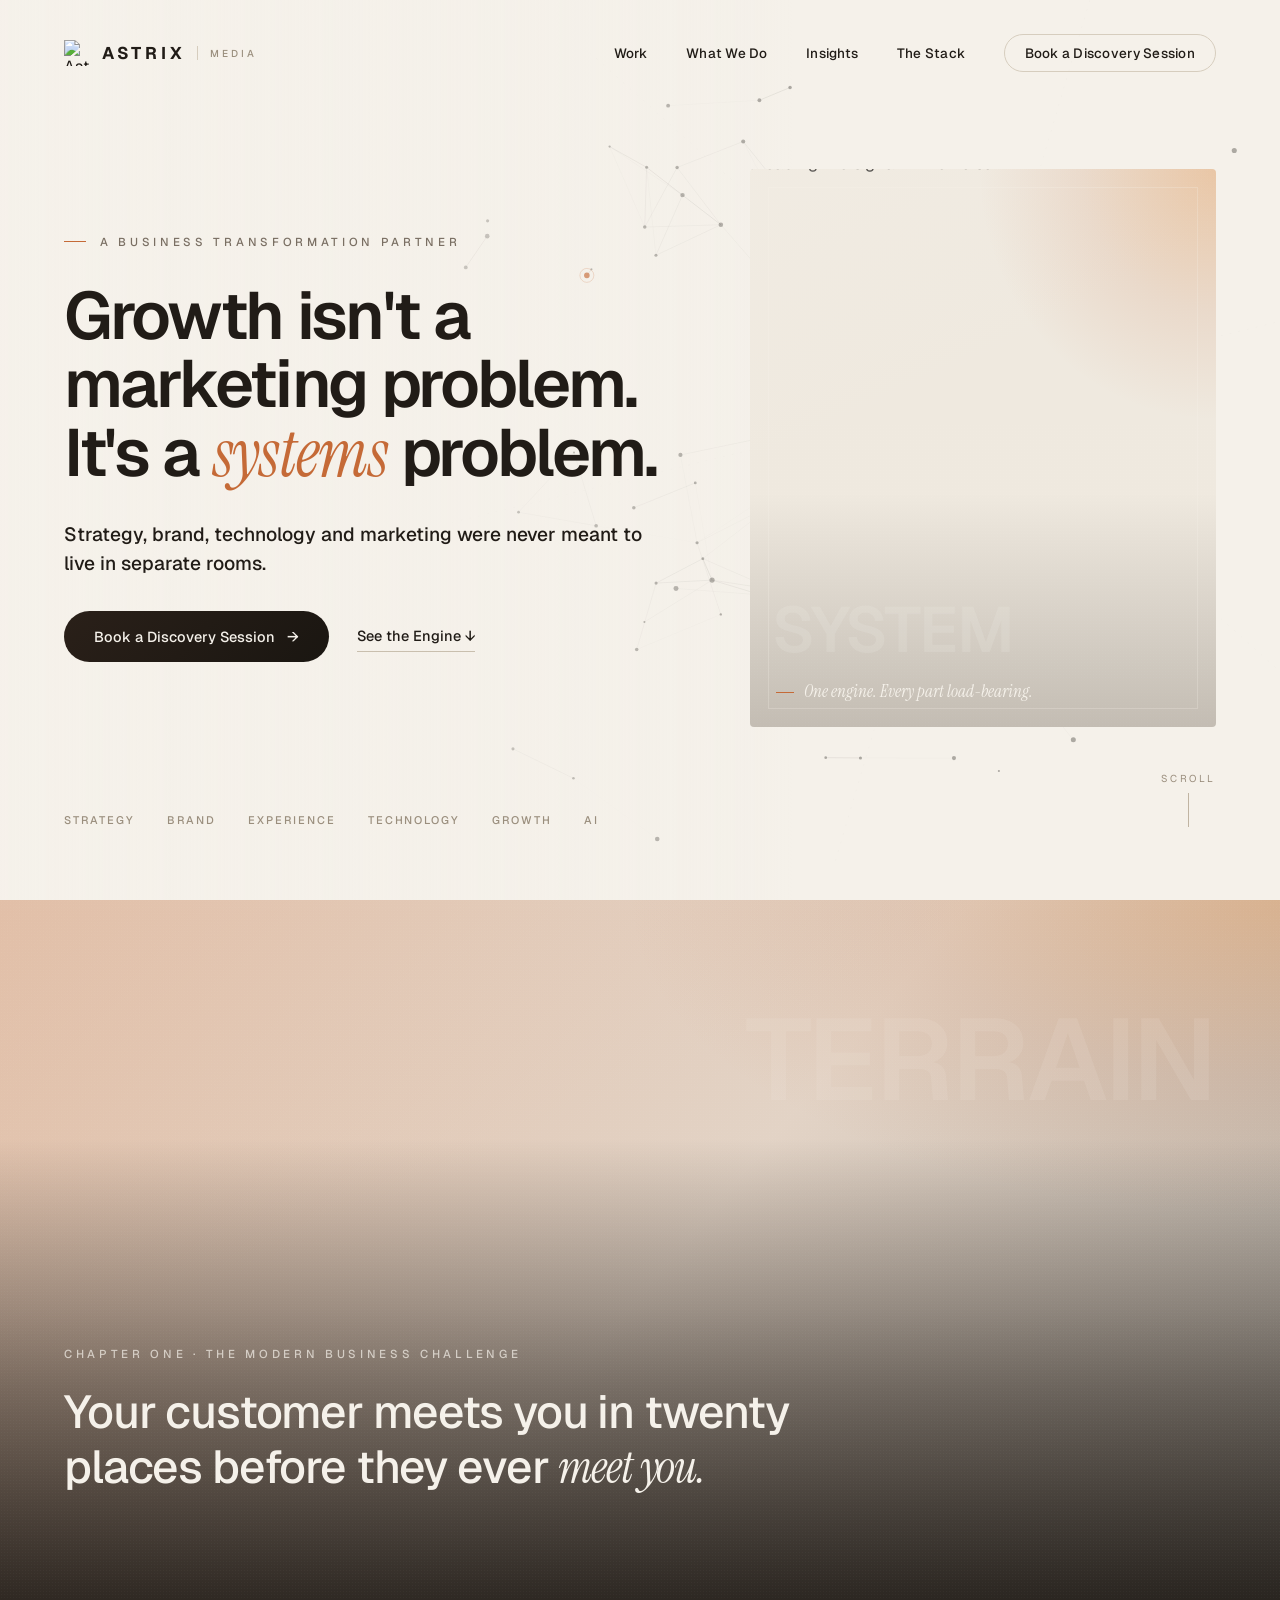
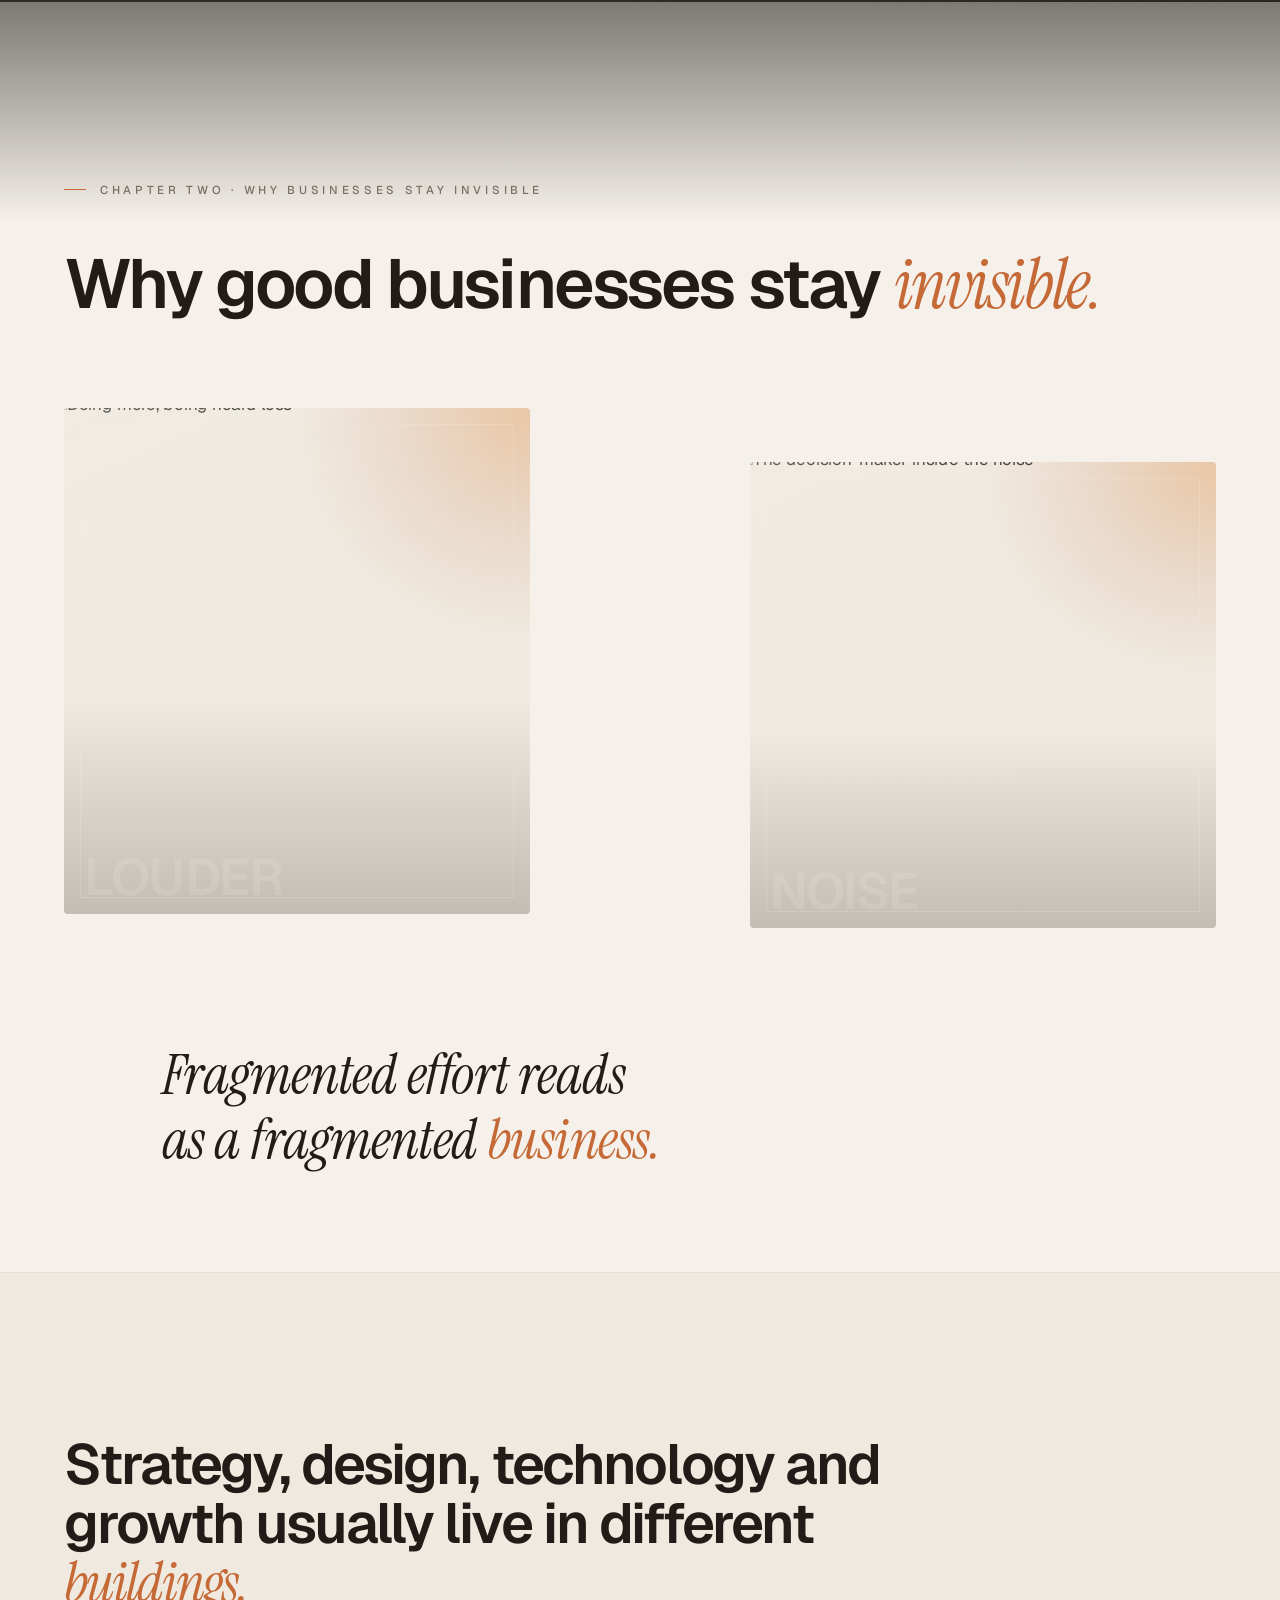
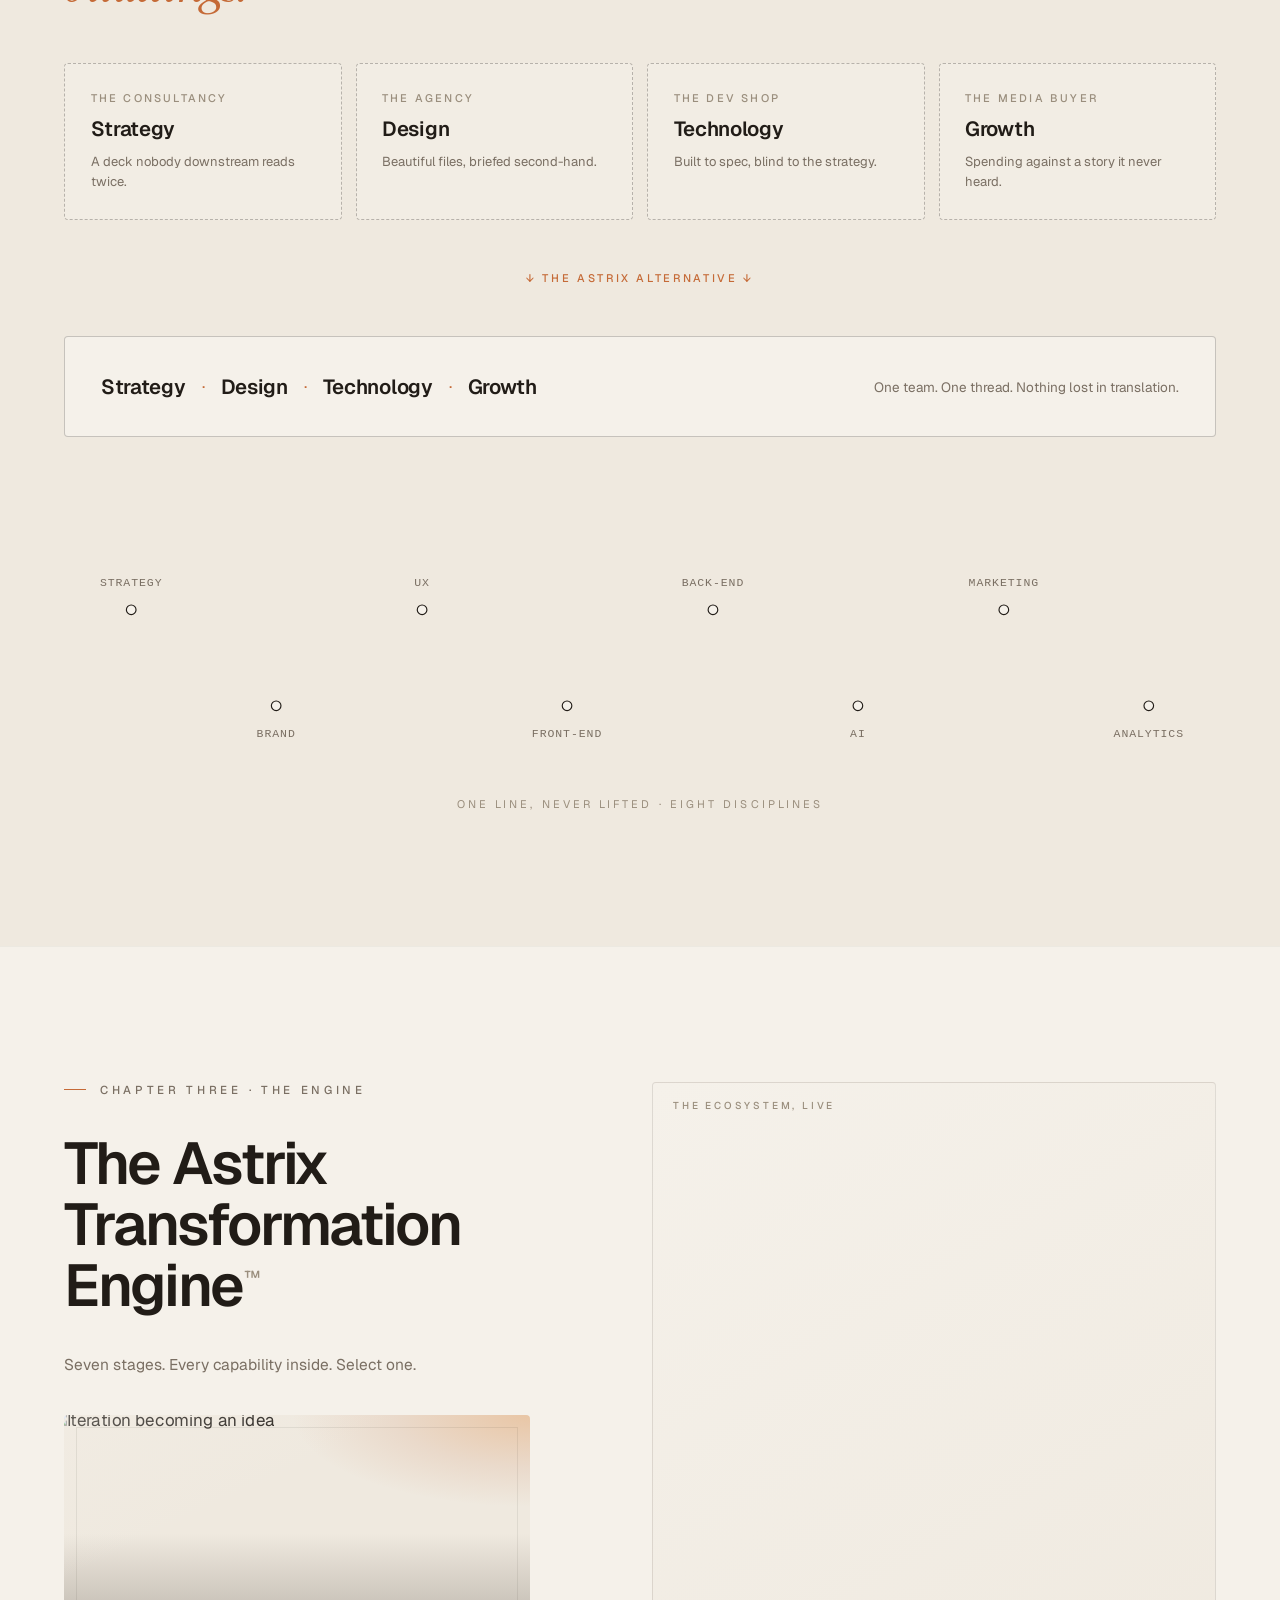
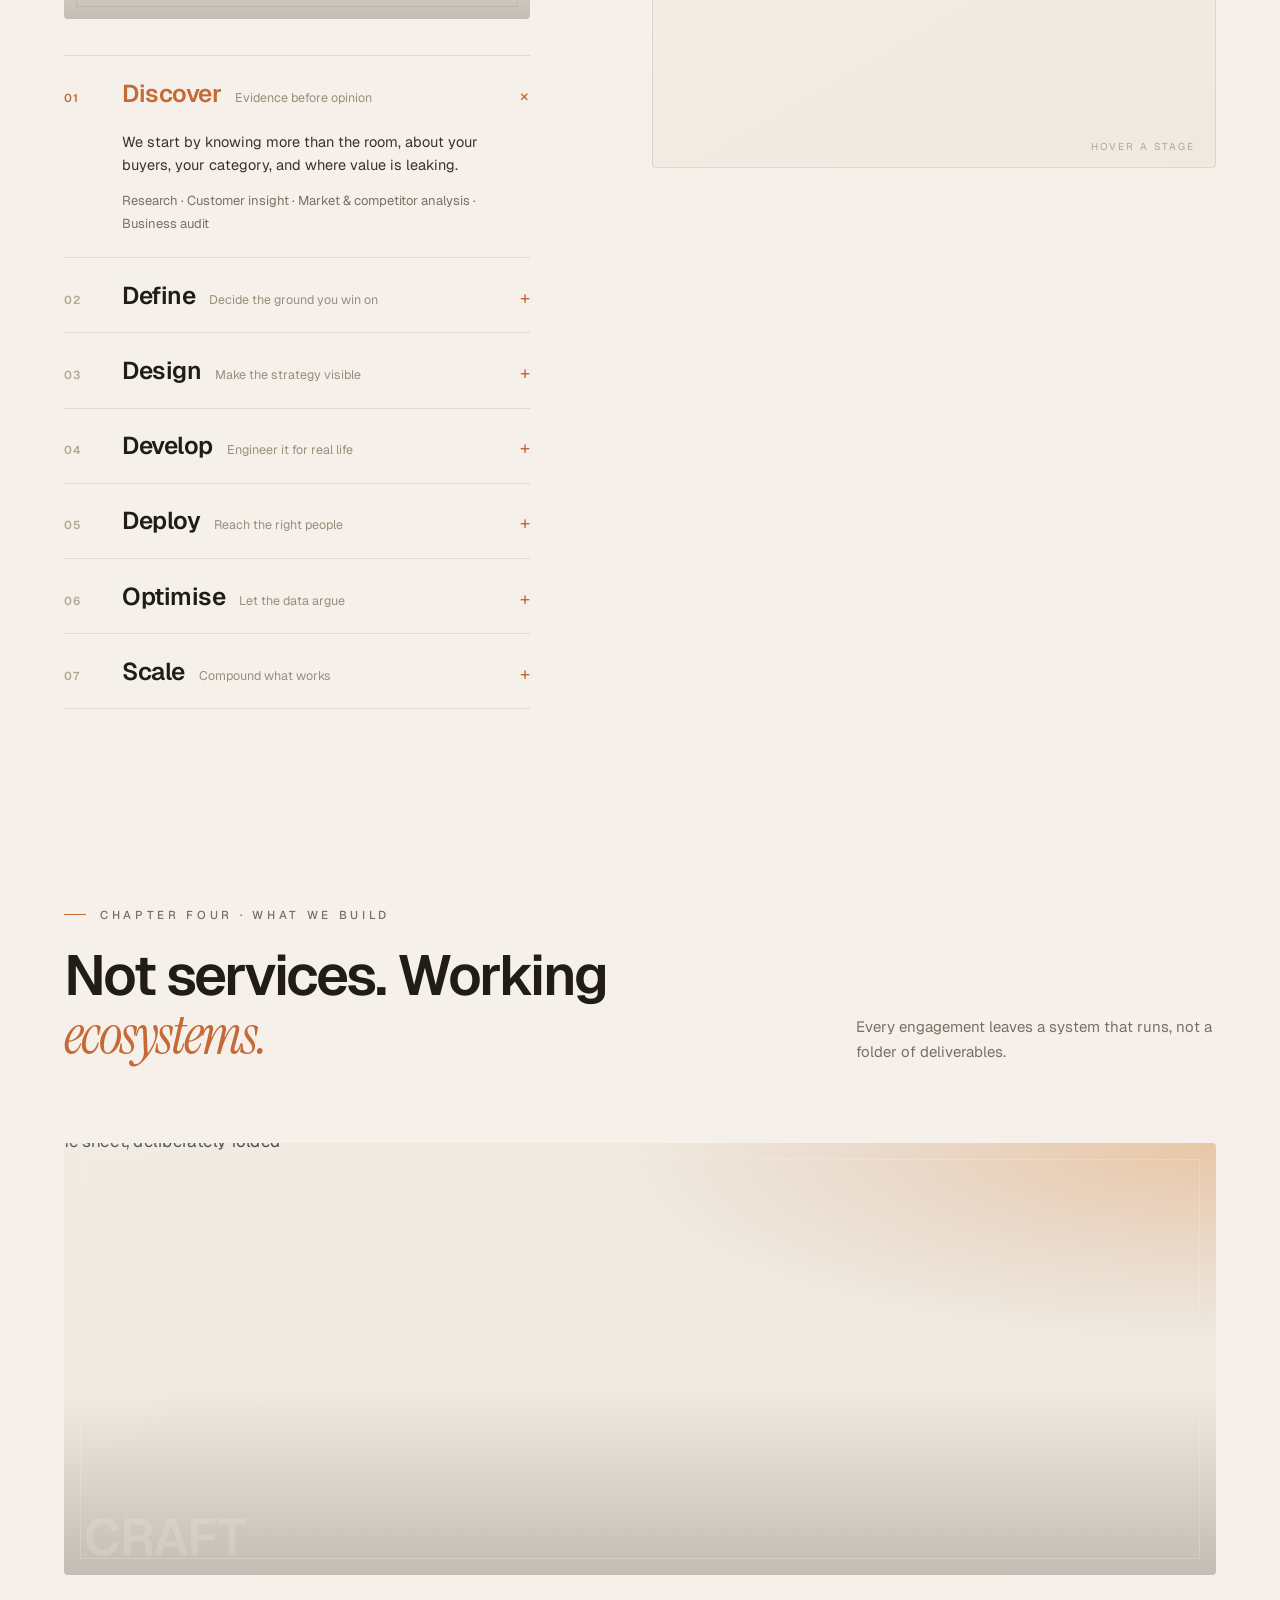
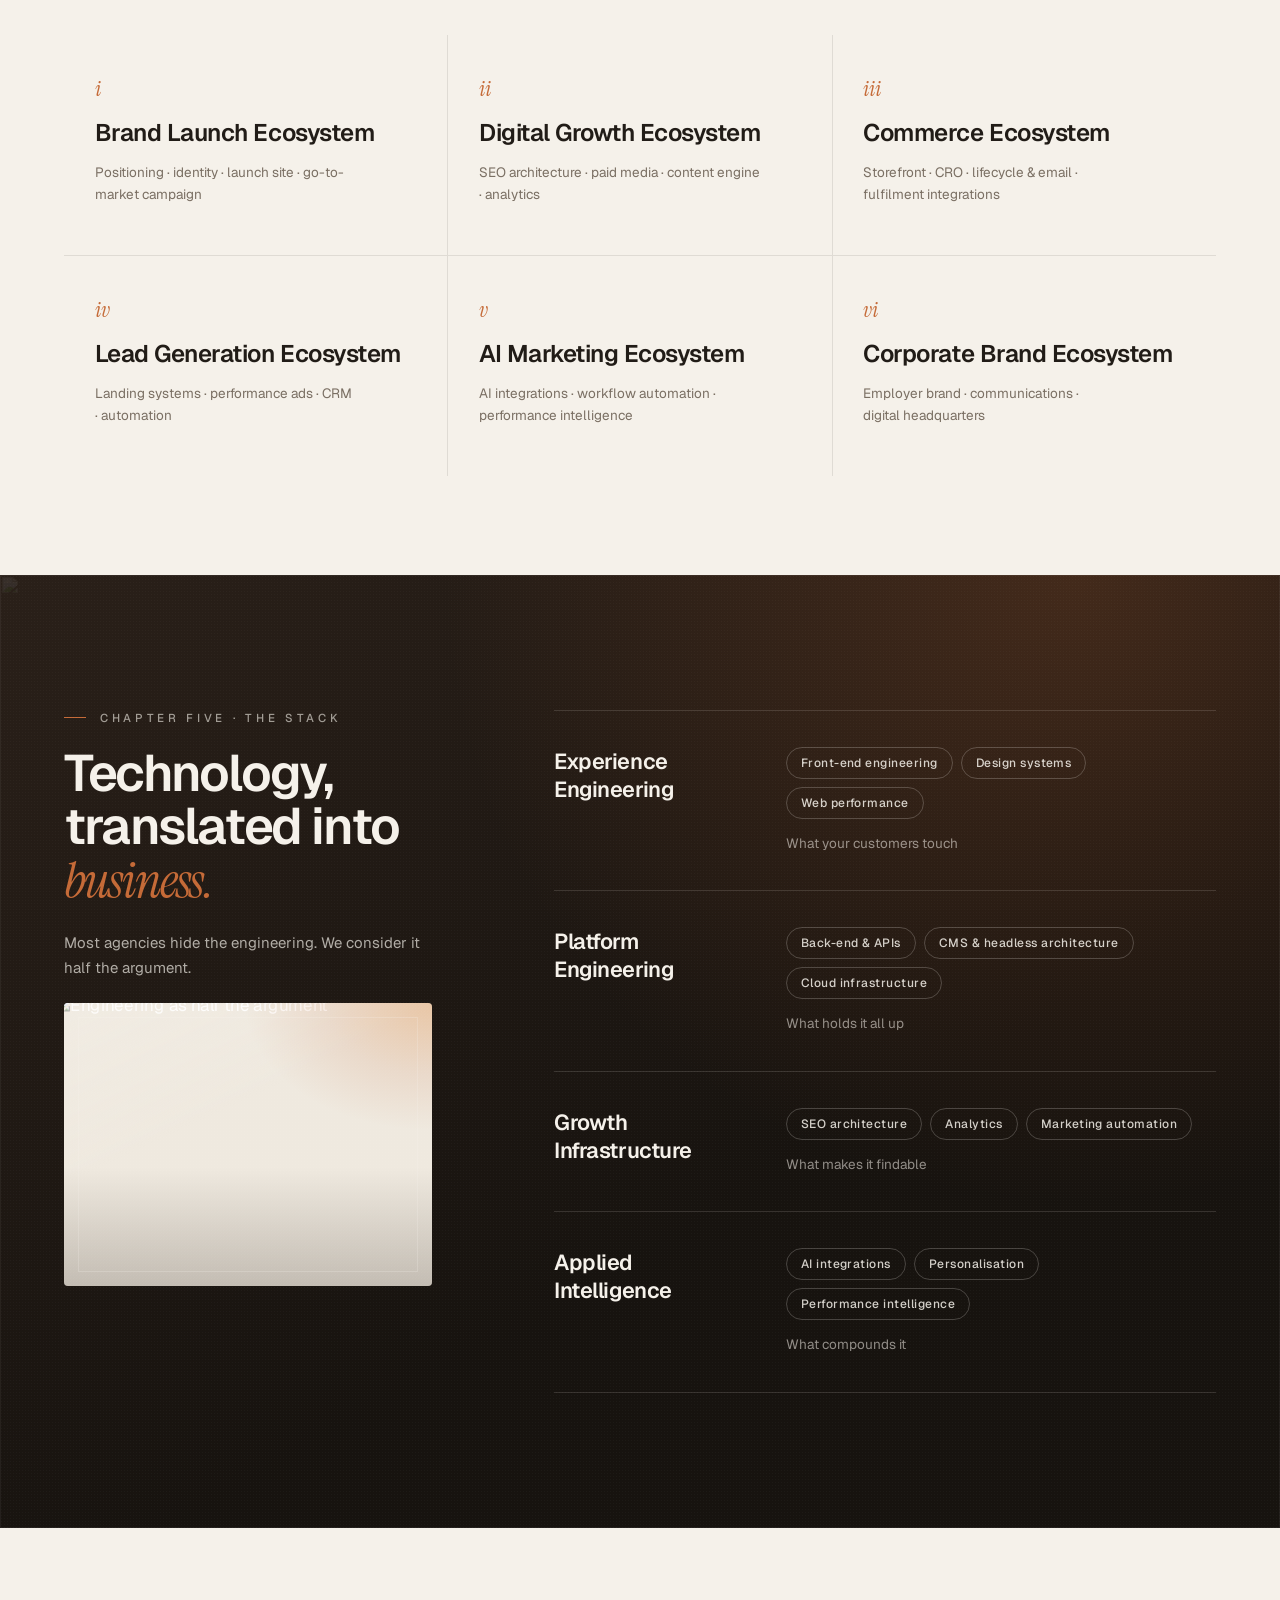
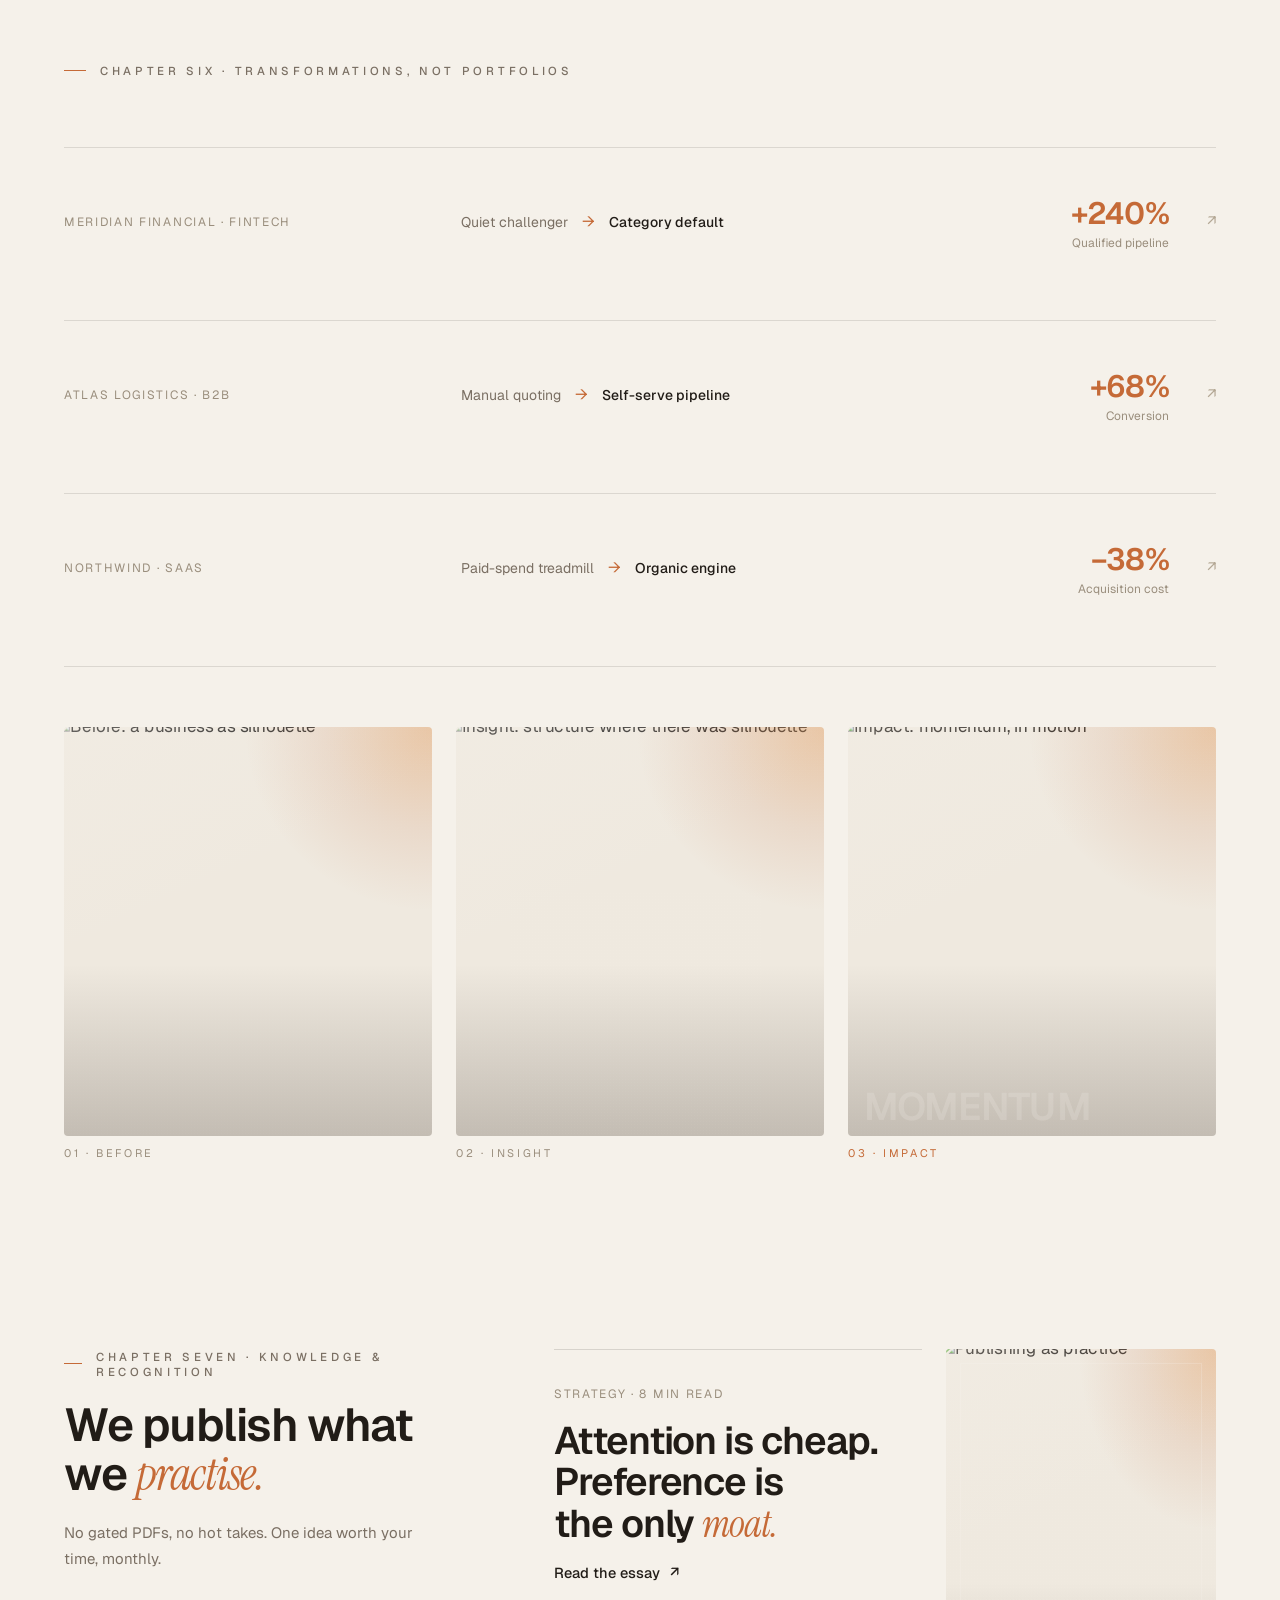
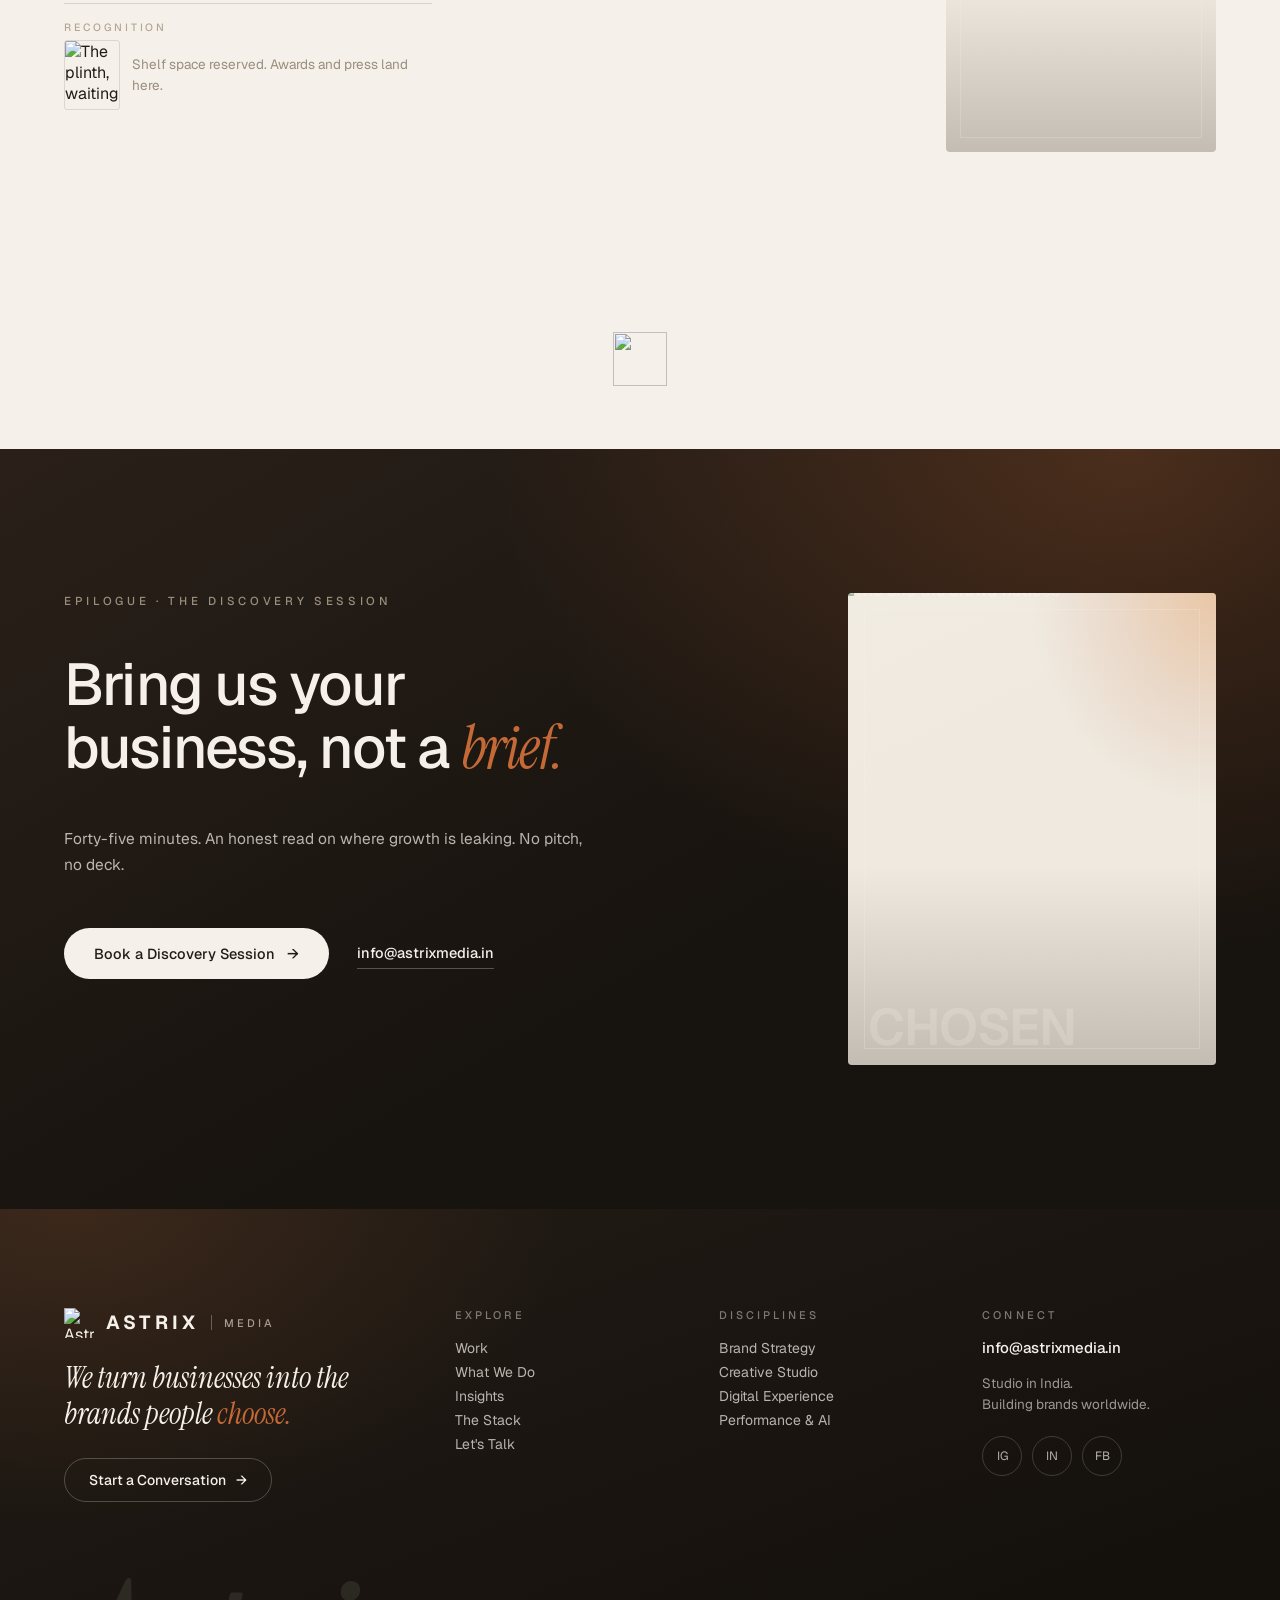
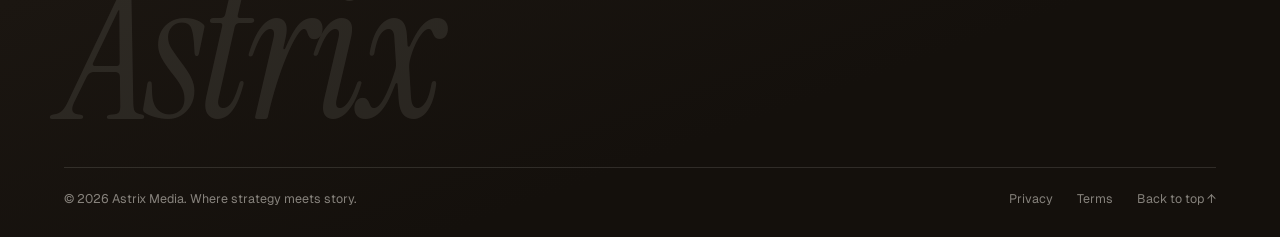
==== index.html @ 419847cd "Initial commit: Astrix Media web & WordPress theme package" ====
<!DOCTYPE html>
<html lang="en">
<head>
  <meta charset="utf-8">
  <meta name="viewport" content="width=device-width, initial-scale=1">
  <link rel="preconnect" href="https://fonts.googleapis.com">
  <link rel="preconnect" href="https://fonts.gstatic.com" crossorigin>
  <link href="https://fonts.googleapis.com/css2?family=Geist:wght@400;500;600;700&family=Instrument+Serif:ital@0;1&display=swap" rel="stylesheet">
  
  <title>Astrix Media · Business Transformation Partner</title>
  <meta name="description" content="Astrix Media integrates strategy, brand, experience, technology and growth into one connected engine. Not an agency, a business transformation partner.">
  <link rel="canonical" href="https://astrixmedia.in/">
  <meta property="og:type" content="website">
  <meta property="og:title" content="Astrix Media: Growth is a systems problem.">
  <meta property="og:description" content="Strategy, brand, technology and marketing, built as one engine. The Astrix Transformation Engine.">
  <meta property="og:url" content="https://astrixmedia.in/">

  <link rel="stylesheet" href="./style.css">

  <script type="application/ld+json">
  {
    "@context": "https://schema.org",
    "@type": "Organization",
    "name": "Astrix Media",
    "url": "https://astrixmedia.in",
    "slogan": "Growth is a systems problem.",
    "description": "A business transformation partner that integrates strategy, brand, experience, technology and growth into one connected ecosystem.",
    "foundingLocation": "India",
    "areaServed": "Global",
    "email": "info@astrixmedia.in",
    "knowsAbout": [
      "Business Transformation",
      "Brand Strategy",
      "UI/UX Design",
      "Front-end Engineering",
      "Back-end Engineering",
      "SEO",
      "Performance Marketing",
      "Marketing Automation",
      "AI Integration",
      "Analytics"
    ]
  }
  </script>
</head>
<body>

  <!-- ── Prologue · The Belief (Hero Section) ── -->
  <div id="hero" style="min-height: 100vh; background: #F5F1EA; overflow: hidden; position: relative;" data-screen-label="Prologue · The Belief">
    <canvas id="hero-canvas" style="position: absolute; inset: 0; width: 100%; height: 100%; display: block; opacity: 0; animation: fadeIn 2.4s ease 0.5s forwards;"></canvas>
    
    <nav class="main-nav" style="position: relative; z-index: 3; display: flex; align-items: center; justify-content: space-between; padding: 34px clamp(28px, 5vw, 72px); opacity: 0; animation: fadeIn 1.2s ease 0.15s forwards;">
      <div style="display: flex; align-items: center; gap: 12px;">
        <img src="assets/Astrix Logo-01.png" alt="Astrix" style="width: 26px; height: 26px; display: block; object-fit: contain;">
        <span style="font-weight: 700; font-size: 17px; letter-spacing: 0.22em;">ASTRIX</span>
        <span style="width: 1px; height: 14px; background: #D6CDBE; display: block;"></span>
        <span style="font-size: 10px; letter-spacing: 0.28em; color: #9A8E7D; font-weight: 500;">MEDIA</span>
      </div>
      <div style="display: flex; gap: clamp(20px, 3vw, 44px); align-items: center; font-size: 13.5px; font-weight: 500; letter-spacing: 0.02em;">
        <a href="#work" class="axnav-link">Work</a>
        <a href="#engine" class="axnav-link">What We Do</a>
        <a href="#knowledge" class="axnav-link">Insights</a>
        <a href="#stack" class="axnav-link">The Stack</a>
        <a href="#contact" class="axnav-cta" data-magnetic>Book a Discovery Session</a>
      </div>
    </nav>

    <div class="grid-12" style="position: relative; z-index: 2; display: grid; grid-template-columns: repeat(12, 1fr); gap: 24px; padding: clamp(40px, 7vh, 90px) clamp(28px, 5vw, 72px) 0; align-items: center;">
      <div style="grid-column: 1 / span 7; display: flex; flex-direction: column; gap: clamp(26px, 3.6vh, 40px);">
        <div style="display: flex; align-items: center; gap: 14px; opacity: 0; animation: riseIn 1s cubic-bezier(0.16, 1, 0.3, 1) 0.35s forwards;">
          <span style="width: 22px; height: 1px; background: #C56A37;"></span>
          <span style="font-size: 11.5px; letter-spacing: 0.32em; font-weight: 500; color: #7A6F63; text-transform: uppercase;">A Business Transformation Partner</span>
        </div>
        <h1 style="margin: 0; font-weight: 600; font-size: clamp(42px, 5.2vw, 88px); line-height: 1.03; letter-spacing: -0.035em; max-width: 15ch; text-wrap: balance;">
          <span style="display: block; opacity: 0; animation: riseIn 1.1s cubic-bezier(0.16, 1, 0.3, 1) 0.5s forwards;">Growth isn't a marketing problem.</span>
          <span style="display: block; opacity: 0; animation: riseIn 1.1s cubic-bezier(0.16, 1, 0.3, 1) 0.68s forwards;">It's a <em style="font-family: 'Instrument Serif', serif; font-style: italic; font-weight: 400; letter-spacing: -0.01em; color: #C56A37;">systems</em> problem.</span>
        </h1>
        <div style="opacity: 0; animation: riseIn 1.1s cubic-bezier(0.16, 1, 0.3, 1) 0.9s forwards; display: flex; flex-direction: column; gap: 16px;">
          <p style="margin: 0; font-size: clamp(17px, 1.5vw, 21px); line-height: 1.5; font-weight: 500; color: #211C17; max-width: 46ch;">Strategy, brand, technology and marketing were never meant to live in separate rooms.</p>
        </div>
        <div style="display: flex; align-items: center; gap: 28px; flex-wrap: wrap; opacity: 0; animation: riseIn 1.1s cubic-bezier(0.16, 1, 0.3, 1) 1.1s forwards;">
          <a href="#contact" data-magnetic style="display: inline-flex; align-items: center; gap: 12px; background: linear-gradient(135deg, #2A2019, #1A1611); color: #F5F1EA; font-size: 14.5px; font-weight: 500; padding: 16px 30px; border-radius: 100px; transition: transform 0.35s cubic-bezier(0.16, 1, 0.3, 1), box-shadow 0.35s ease;">
            Book a Discovery Session <span style="font-size: 15px;">→</span>
          </a>
          <a href="#engine" style="display: inline-flex; align-items: center; gap: 10px; font-size: 14.5px; font-weight: 500; color: #211C17; padding: 6px 0; border-bottom: 1px solid #C9BFAE; transition: border-color 0.3s ease;">
            See the Engine ↓
          </a>
        </div>
      </div>
      
      <div class="ax-frame" style="grid-column: 8 / span 5; align-self: stretch; border-radius: 4px; min-height: clamp(360px, 62vh, 660px); opacity: 0; animation: fadeIn 1.6s ease 0.7s forwards;">
        <img class="ax-photo" style="animation: kenburns 22s ease-in-out infinite alternate;" src="assets/high-technology-digital-graph-presentation-by-businesswoman.jpg" alt="Reading the signal in the noise">
        <div class="ax-grain-layer"></div>
        <div style="position: absolute; inset: 0; z-index: 3; pointer-events: none; margin: 18px; border: 1px solid rgba(245,241,234,0.24);"></div>
        <span class="ax-word" style="left: 22px; bottom: 68px; font-size: clamp(46px, 5vw, 84px); color: rgba(245,241,234,0.16);">System</span>
        <div style="position: absolute; left: 26px; right: 26px; bottom: 24px; z-index: 3; display: flex; align-items: center; gap: 10px;">
          <span style="width: 18px; height: 1px; background: #C56A37;"></span>
          <p style="margin: 0; font-family: 'Instrument Serif', serif; font-style: italic; font-size: clamp(16px, 1.3vw, 20px); line-height: 1.25; color: #F5F1EA;">One engine. Every part load-bearing.</p>
        </div>
      </div>
    </div>

    <div style="position: relative; z-index: 2; display: flex; align-items: flex-end; justify-content: space-between; gap: 24px; padding: clamp(30px, 5vh, 60px) clamp(28px, 5vw, 72px) 40px; opacity: 0; animation: fadeIn 1.4s ease 1.5s forwards;">
      <div style="display: flex; gap: clamp(16px, 2.5vw, 36px); flex-wrap: wrap; font-size: 11px; letter-spacing: 0.18em; text-transform: uppercase; color: #9A8E7D; font-weight: 500;">
        <span>Strategy</span><span>Brand</span><span>Experience</span><span>Technology</span><span>Growth</span><span>AI</span>
      </div>
      <div style="display: flex; flex-direction: column; align-items: center; gap: 8px;">
        <span style="font-size: 10px; letter-spacing: 0.26em; color: #9A8E7D; text-transform: uppercase;">Scroll</span>
        <span style="width: 1px; height: 34px; background: #C0B4A2; display: block; animation: cueDrop 2.6s cubic-bezier(0.65, 0, 0.35, 1) 2s infinite;"></span>
      </div>
    </div>
  </div>

  <!-- ── Chapter One · The Modern Business Challenge (Video Background) ── -->
  <div class="ax-frame" style="position: relative; color: #F5F1EA; min-height: clamp(520px, 78vh, 760px); display: grid; grid-template-columns: repeat(12, 1fr); gap: 24px; align-items: end; padding: clamp(70px, 12vh, 130px) clamp(28px, 5vw, 72px);" data-screen-label="Chapter One · The Modern Business Challenge">
    <video id="ch1-video" class="ax-photo" src="assets/456247_Bangkok_Thailand_1280x720.mp4" autoplay muted loop playsinline style="position: absolute; inset: 0; z-index: 0; width: 100%; height: 100%; object-fit: cover; object-position: center 40%; filter: grayscale(0.5) contrast(1.05) brightness(0.9) saturate(0.85);"></video>
    <div style="position: absolute; inset: 0; z-index: 1; pointer-events: none; background: linear-gradient(130deg, rgba(197,106,55,0.34), rgba(150,78,42,0.14) 52%, rgba(30,22,16,0.28));"></div>
    <div style="position: absolute; inset: 0; z-index: 2; pointer-events: none; background: linear-gradient(180deg, rgba(23,19,15,0) 34%, rgba(23,19,15,0.5) 70%, rgba(23,19,15,0.86));"></div>
    <div class="ax-grain-layer"></div>
    <span class="ax-word" style="right: clamp(28px, 5vw, 72px); top: clamp(60px, 12vh, 120px); font-size: clamp(64px, 9vw, 168px); color: rgba(245,241,234,0.12); text-align: right;">Terrain</span>
    <div style="position: relative; z-index: 3; grid-column: 1 / span 10; display: flex; flex-direction: column; gap: 24px;">
      <span style="font-size: 11.5px; letter-spacing: 0.32em; color: rgba(245,241,234,0.7); text-transform: uppercase; font-weight: 500;">Chapter One · The Modern Business Challenge</span>
      <p style="margin: 0; font-size: clamp(28px, 3.6vw, 54px); line-height: 1.18; letter-spacing: -0.025em; font-weight: 500; max-width: 24ch; text-wrap: balance;">Your customer meets you in twenty places before they ever <em style="font-family: 'Instrument Serif', serif; font-style: italic; font-weight: 400;">meet you.</em></p>
    </div>
  </div>

  <!-- ── Chapter Two · Why Businesses Stay Invisible ── -->
  <section style="position: relative; background: #F5F1EA; overflow: hidden;" data-screen-label="Chapter Two · Why Businesses Stay Invisible">
    <div style="position: absolute; top: 0; left: 0; right: 0; height: 220px; background: linear-gradient(rgba(26,22,17,0.55), rgba(245,241,234,0)); z-index: 1; pointer-events: none;"></div>
    <div class="grid-12" style="position: relative; z-index: 2; display: grid; grid-template-columns: repeat(12, 1fr); gap: 24px; padding: clamp(120px, 20vh, 220px) clamp(28px, 5vw, 72px) clamp(70px, 11vh, 130px);">
      <div data-reveal style="grid-column: 1 / span 12; display: flex; align-items: center; gap: 14px;">
        <span style="width: 22px; height: 1px; background: #C56A37;"></span>
        <span style="font-size: 11.5px; letter-spacing: 0.32em; font-weight: 500; color: #7A6F63; text-transform: uppercase;">Chapter Two · Why Businesses Stay Invisible</span>
      </div>
      <h2 data-reveal style="grid-column: 1 / span 11; margin: clamp(24px, 3vh, 40px) 0 clamp(40px, 7vh, 80px); font-weight: 600; font-size: clamp(38px, 5.4vw, 88px); line-height: 1.04; letter-spacing: -0.035em;">Why good businesses stay <em style="font-family: 'Instrument Serif', serif; font-style: italic; font-weight: 400; color: #C56A37;">invisible.</em></h2>
      
      <div data-reveal class="ax-frame" style="grid-column: 1 / span 5; border-radius: 4px; aspect-ratio: 0.92; min-height: clamp(300px, 44vh, 480px);">
        <img class="ax-photo" style="animation: kenburns 24s ease-in-out infinite alternate;" src="assets/revolution-still-life-design (2).jpg" alt="Doing more, being heard less">
        <div class="ax-grain-layer"></div>
        <div style="position: absolute; inset: 0; z-index: 3; pointer-events: none; margin: 16px; border: 1px solid rgba(245,241,234,0.20);"></div>
        <span class="ax-word" style="left: 20px; bottom: 14px; font-size: clamp(36px, 4vw, 68px); color: rgba(245,241,234,0.16);">Louder</span>
      </div>

      <div data-reveal class="ax-frame" style="grid-column: 8 / span 5; margin-top: clamp(40px, 6vh, 80px); border-radius: 4px; aspect-ratio: 1; min-height: clamp(280px, 40vh, 440px);">
        <img class="ax-photo" style="animation: kenburns 28s ease-in-out infinite alternate;" src="assets/medium-shot-human-silhouette-nature-f54279f8.jpg" alt="The decision-maker inside the noise">
        <div class="ax-grain-layer"></div>
        <div style="position: absolute; inset: 0; z-index: 3; pointer-events: none; margin: 16px; border: 1px solid rgba(245,241,234,0.20);"></div>
        <span class="ax-word" style="left: 20px; bottom: 14px; font-size: clamp(36px, 4vw, 64px); color: rgba(245,241,234,0.16);">Noise</span>
      </div>

      <div data-reveal style="grid-column: 2 / span 10; margin: clamp(60px, 10vh, 130px) 0 0;">
        <p style="margin: 0; font-family: 'Instrument Serif', serif; font-style: italic; font-weight: 400; font-size: clamp(30px, 4.4vw, 66px); line-height: 1.16; letter-spacing: -0.01em; color: #211C17; max-width: 20ch; text-wrap: balance;">Fragmented effort reads as a fragmented <span style="color: #C56A37;">business.</span></p>
      </div>
    </div>
  </section>

  <!-- ── Chapter Two (Part B) · The Missing Connection (Continuous Thread SVG) ── -->
  <section style="position: relative; background: #EFE9DF; overflow: hidden; border-top: 1px solid rgba(33,28,23,0.05);" data-screen-label="Chapter Two · The Missing Connection">
    <div class="grid-12" style="position: relative; z-index: 2; display: grid; grid-template-columns: repeat(12, 1fr); gap: 24px; padding: clamp(90px, 15vh, 180px) clamp(28px, 5vw, 72px);">
      <h2 data-reveal style="grid-column: 1 / span 9; margin: clamp(24px, 3vh, 40px) 0 clamp(20px, 3vh, 32px); font-weight: 600; font-size: clamp(34px, 4.4vw, 68px); line-height: 1.05; letter-spacing: -0.035em;">Strategy, design, technology and growth usually live in different <em style="font-family: 'Instrument Serif', serif; font-style: italic; font-weight: 400; color: #C56A37;">buildings.</em></h2>
      
      <div data-reveal class="handoff-row" style="grid-column: 1 / span 12; display: flex; align-items: stretch; gap: 14px;">
        <div style="flex: 1; display: flex; flex-direction: column; gap: 10px; border: 1px dashed rgba(33,28,23,0.28); border-radius: 4px; padding: clamp(20px, 3vh, 30px) clamp(18px, 2vw, 26px); background: rgba(245,241,234,0.5);">
          <span style="font-size: 11px; letter-spacing: 0.2em; text-transform: uppercase; color: #9A8E7D; font-weight: 500;">The consultancy</span>
          <span style="font-size: clamp(17px, 1.6vw, 21px); font-weight: 600; letter-spacing: -0.015em;">Strategy</span>
          <span style="font-size: 13px; line-height: 1.55; color: #7A6F63;">A deck nobody downstream reads twice.</span>
        </div>
        <div style="flex: 1; display: flex; flex-direction: column; gap: 10px; border: 1px dashed rgba(33,28,23,0.28); border-radius: 4px; padding: clamp(20px, 3vh, 30px) clamp(18px, 2vw, 26px); background: rgba(245,241,234,0.5);">
          <span style="font-size: 11px; letter-spacing: 0.2em; text-transform: uppercase; color: #9A8E7D; font-weight: 500;">The agency</span>
          <span style="font-size: clamp(17px, 1.6vw, 21px); font-weight: 600; letter-spacing: -0.015em;">Design</span>
          <span style="font-size: 13px; line-height: 1.55; color: #7A6F63;">Beautiful files, briefed second-hand.</span>
        </div>
        <div style="flex: 1; display: flex; flex-direction: column; gap: 10px; border: 1px dashed rgba(33,28,23,0.28); border-radius: 4px; padding: clamp(20px, 3vh, 30px) clamp(18px, 2vw, 26px); background: rgba(245,241,234,0.5);">
          <span style="font-size: 11px; letter-spacing: 0.2em; text-transform: uppercase; color: #9A8E7D; font-weight: 500;">The dev shop</span>
          <span style="font-size: clamp(17px, 1.6vw, 21px); font-weight: 600; letter-spacing: -0.015em;">Technology</span>
          <span style="font-size: 13px; line-height: 1.55; color: #7A6F63;">Built to spec, blind to the strategy.</span>
        </div>
        <div style="flex: 1; display: flex; flex-direction: column; gap: 10px; border: 1px dashed rgba(33,28,23,0.28); border-radius: 4px; padding: clamp(20px, 3vh, 30px) clamp(18px, 2vw, 26px); background: rgba(245,241,234,0.5);">
          <span style="font-size: 11px; letter-spacing: 0.2em; text-transform: uppercase; color: #9A8E7D; font-weight: 500;">The media buyer</span>
          <span style="font-size: clamp(17px, 1.6vw, 21px); font-weight: 600; letter-spacing: -0.015em;">Growth</span>
          <span style="font-size: 13px; line-height: 1.55; color: #7A6F63;">Spending against a story it never heard.</span>
        </div>
      </div>

      <div data-reveal style="grid-column: 1 / span 12; display: flex; align-items: center; justify-content: center; padding: clamp(18px, 3vh, 30px) 0;">
        <span style="font-size: 11px; letter-spacing: 0.24em; text-transform: uppercase; color: #C56A37; font-weight: 500;">↓ The Astrix alternative ↓</span>
      </div>

      <div data-reveal style="grid-column: 1 / span 12; border: 1px solid rgba(33,28,23,0.22); border-radius: 4px; background: #F5F1EA; padding: clamp(24px, 4vh, 38px) clamp(20px, 3vw, 36px); display: flex; align-items: center; justify-content: space-between; gap: 20px; flex-wrap: wrap;">
        <div style="display: flex; align-items: center; gap: 16px; flex-wrap: wrap;">
          <span style="font-size: clamp(17px, 1.6vw, 21px); font-weight: 600; letter-spacing: -0.015em;">Strategy</span><span style="color: #C56A37;">·</span>
          <span style="font-size: clamp(17px, 1.6vw, 21px); font-weight: 600; letter-spacing: -0.015em;">Design</span><span style="color: #C56A37;">·</span>
          <span style="font-size: clamp(17px, 1.6vw, 21px); font-weight: 600; letter-spacing: -0.015em;">Technology</span><span style="color: #C56A37;">·</span>
          <span style="font-size: clamp(17px, 1.6vw, 21px); font-weight: 600; letter-spacing: -0.015em;">Growth</span>
        </div>
        <span style="font-size: 13.5px; color: #7A6F63;">One team. One thread. Nothing lost in translation.</span>
      </div>

      <div data-reveal style="grid-column: 1 / span 12; margin-top: clamp(50px, 8vh, 100px); display: flex; flex-direction: column; gap: 14px;">
        <svg id="thread-svg" viewBox="0 0 1200 260" style="width: 100%; height: auto; display: block;" role="img" aria-label="One continuous thread through eight disciplines">
          <path id="thread-path" d="M70,80 L221,180 L373,80 L524,180 L676,80 L827,180 L979,80 L1130,180" fill="none" stroke="#C56A37" stroke-width="2" stroke-linecap="round" stroke-linejoin="round"></path>
          <circle cx="70" cy="80" r="5" fill="#F5F1EA" stroke="#211C17" stroke-width="1.2"></circle>
          <circle cx="221" cy="180" r="5" fill="#F5F1EA" stroke="#211C17" stroke-width="1.2"></circle>
          <circle cx="373" cy="80" r="5" fill="#F5F1EA" stroke="#211C17" stroke-width="1.2"></circle>
          <circle cx="524" cy="180" r="5" fill="#F5F1EA" stroke="#211C17" stroke-width="1.2"></circle>
          <circle cx="676" cy="80" r="5" fill="#F5F1EA" stroke="#211C17" stroke-width="1.2"></circle>
          <circle cx="827" cy="180" r="5" fill="#F5F1EA" stroke="#211C17" stroke-width="1.2"></circle>
          <circle cx="979" cy="80" r="5" fill="#F5F1EA" stroke="#211C17" stroke-width="1.2"></circle>
          <circle cx="1130" cy="180" r="5" fill="#F5F1EA" stroke="#211C17" stroke-width="1.2"></circle>
          <text x="70" y="55" text-anchor="middle" style="font: 500 12px 'Geist Mono', monospace; fill: #7A6F63; letter-spacing: 0.08em;">STRATEGY</text>
          <text x="221" y="212" text-anchor="middle" style="font: 500 12px 'Geist Mono', monospace; fill: #7A6F63; letter-spacing: 0.08em;">BRAND</text>
          <text x="373" y="55" text-anchor="middle" style="font: 500 12px 'Geist Mono', monospace; fill: #7A6F63; letter-spacing: 0.08em;">UX</text>
          <text x="524" y="212" text-anchor="middle" style="font: 500 12px 'Geist Mono', monospace; fill: #7A6F63; letter-spacing: 0.08em;">FRONT-END</text>
          <text x="676" y="55" text-anchor="middle" style="font: 500 12px 'Geist Mono', monospace; fill: #7A6F63; letter-spacing: 0.08em;">BACK-END</text>
          <text x="827" y="212" text-anchor="middle" style="font: 500 12px 'Geist Mono', monospace; fill: #7A6F63; letter-spacing: 0.08em;">AI</text>
          <text x="979" y="55" text-anchor="middle" style="font: 500 12px 'Geist Mono', monospace; fill: #7A6F63; letter-spacing: 0.08em;">MARKETING</text>
          <text x="1130" y="212" text-anchor="middle" style="font: 500 12px 'Geist Mono', monospace; fill: #7A6F63; letter-spacing: 0.08em;">ANALYTICS</text>
        </svg>
        <span style="font-size: 11px; letter-spacing: 0.28em; color: #9A8E7D; text-transform: uppercase; text-align: center;">One line, never lifted · eight disciplines</span>
      </div>
    </div>
  </section>

  <!-- ── Chapter Three · The Transformation Engine™ ── -->
  <section id="engine" style="position: relative; background: #F5F1EA; overflow: hidden; border-top: 1px solid rgba(33,28,23,0.04);" data-screen-label="Chapter Three · The Transformation Engine">
    <div class="grid-12" style="position: relative; z-index: 2; display: grid; grid-template-columns: repeat(12, 1fr); gap: 24px; padding: clamp(90px, 15vh, 180px) clamp(28px, 5vw, 72px) clamp(70px, 11vh, 130px); align-items: start;">
      
      <div style="grid-column: 1 / span 5; display: flex; flex-direction: column; gap: clamp(24px, 4vh, 40px);">
        <div data-reveal style="display: flex; align-items: center; gap: 14px;">
          <span style="width: 22px; height: 1px; background: #C56A37;"></span>
          <span style="font-size: 11.5px; letter-spacing: 0.32em; font-weight: 500; color: #7A6F63; text-transform: uppercase;">Chapter Three · The Engine</span>
        </div>
        <h2 data-reveal style="margin: 0; font-weight: 600; font-size: clamp(38px, 4.6vw, 72px); line-height: 1.04; letter-spacing: -0.035em;">The Astrix Transformation Engine<span style="font-size: 0.34em; font-weight: 500; vertical-align: super; color: #9A8E7D;">™</span></h2>
        <p data-reveal style="margin: 0; font-size: 15.5px; line-height: 1.72; color: #7A6F63; max-width: 46ch; text-wrap: pretty;">Seven stages. Every capability inside. Select one.</p>
        
        <div data-reveal class="ax-frame" style="border-radius: 4px; aspect-ratio: 16/7;">
          <img class="ax-photo" style="filter: grayscale(0.2) contrast(1.0) brightness(1.05);" src="assets/crumpled-papers-with-directional-arrows-pointing-toward-light-bulb-white-background-777d965a.jpg" alt="Iteration becoming an idea">
          <div style="position: absolute; inset: 0; z-index: 3; pointer-events: none; margin: 12px; border: 1px solid rgba(33,28,23,0.08);"></div>
        </div>

        <!-- 7 Stages Accordion -->
        <div data-reveal style="display: flex; flex-direction: column;">
          
          <div class="stage-item" style="border-top: 1px solid rgba(33,28,23,0.10);">
            <button class="stage-btn" type="button">
              <div style="display: grid; grid-template-columns: 40px 1fr auto; gap: 18px; align-items: baseline; padding: clamp(16px, 2.4vh, 22px) 0;">
                <span class="stage-num" style="font-size: 11.5px; font-weight: 600; letter-spacing: 0.1em; color: #C56A37;">01</span>
                <div style="display: flex; align-items: baseline; gap: 14px; flex-wrap: wrap;">
                  <span class="stage-name" style="font-size: clamp(19px, 1.9vw, 25px); font-weight: 600; letter-spacing: -0.02em; color: #C56A37;">Discover</span>
                  <span style="font-size: 12.5px; color: #9A8E7D;">Evidence before opinion</span>
                </div>
                <span class="stage-icon" style="font-size: 18px; color: #C56A37; transition: transform 0.3s ease; display: inline-block;">+</span>
              </div>
            </button>
            <div class="stage-body" style="max-height: 220px; overflow: hidden; transition: max-height 0.5s cubic-bezier(0.16,1,0.3,1);">
              <div style="display: flex; flex-direction: column; gap: 12px; padding: 0 0 22px 58px;">
                <p style="margin: 0; font-size: 14.5px; line-height: 1.6; color: #3A3229; max-width: 44ch;">We start by knowing more than the room, about your buyers, your category, and where value is leaking.</p>
                <p style="margin: 0; font-size: 13px; line-height: 1.8; color: #7A6F63;">Research  ·  Customer insight  ·  Market & competitor analysis  ·  Business audit</p>
              </div>
            </div>
          </div>

          <div class="stage-item" style="border-top: 1px solid rgba(33,28,23,0.10);">
            <button class="stage-btn" type="button">
              <div style="display: grid; grid-template-columns: 40px 1fr auto; gap: 18px; align-items: baseline; padding: clamp(16px, 2.4vh, 22px) 0;">
                <span class="stage-num" style="font-size: 11.5px; font-weight: 600; letter-spacing: 0.1em; color: #B3A794;">02</span>
                <div style="display: flex; align-items: baseline; gap: 14px; flex-wrap: wrap;">
                  <span class="stage-name" style="font-size: clamp(19px, 1.9vw, 25px); font-weight: 600; letter-spacing: -0.02em; color: #211C17;">Define</span>
                  <span style="font-size: 12.5px; color: #9A8E7D;">Decide the ground you win on</span>
                </div>
                <span class="stage-icon" style="font-size: 18px; color: #C56A37; transition: transform 0.3s ease; display: inline-block;">+</span>
              </div>
            </button>
            <div class="stage-body" style="max-height: 0px; overflow: hidden; transition: max-height 0.5s cubic-bezier(0.16,1,0.3,1);">
              <div style="display: flex; flex-direction: column; gap: 12px; padding: 0 0 22px 58px;">
                <p style="margin: 0; font-size: 14.5px; line-height: 1.6; color: #3A3229; max-width: 44ch;">Positioning is a decision, not a document. We make it, with you, before anything gets made.</p>
                <p style="margin: 0; font-size: 13px; line-height: 1.8; color: #7A6F63;">Positioning  ·  Brand strategy  ·  Messaging  ·  Business direction</p>
              </div>
            </div>
          </div>

          <div class="stage-item" style="border-top: 1px solid rgba(33,28,23,0.10);">
            <button class="stage-btn" type="button">
              <div style="display: grid; grid-template-columns: 40px 1fr auto; gap: 18px; align-items: baseline; padding: clamp(16px, 2.4vh, 22px) 0;">
                <span class="stage-num" style="font-size: 11.5px; font-weight: 600; letter-spacing: 0.1em; color: #B3A794;">03</span>
                <div style="display: flex; align-items: baseline; gap: 14px; flex-wrap: wrap;">
                  <span class="stage-name" style="font-size: clamp(19px, 1.9vw, 25px); font-weight: 600; letter-spacing: -0.02em; color: #211C17;">Design</span>
                  <span style="font-size: 12.5px; color: #9A8E7D;">Make the strategy visible</span>
                </div>
                <span class="stage-icon" style="font-size: 18px; color: #C56A37; transition: transform 0.3s ease; display: inline-block;">+</span>
              </div>
            </button>
            <div class="stage-body" style="max-height: 0px; overflow: hidden; transition: max-height 0.5s cubic-bezier(0.16,1,0.3,1);">
              <div style="display: flex; flex-direction: column; gap: 12px; padding: 0 0 22px 58px;">
                <p style="margin: 0; font-size: 14.5px; line-height: 1.6; color: #3A3229; max-width: 44ch;">Identity, experience and content that carry the decision into the world, recognisably, everywhere.</p>
                <p style="margin: 0; font-size: 13px; line-height: 1.8; color: #7A6F63;">Identity  ·  UI/UX & experience design  ·  Campaigns  ·  Content & packaging</p>
              </div>
            </div>
          </div>

          <div class="stage-item" style="border-top: 1px solid rgba(33,28,23,0.10);">
            <button class="stage-btn" type="button">
              <div style="display: grid; grid-template-columns: 40px 1fr auto; gap: 18px; align-items: baseline; padding: clamp(16px, 2.4vh, 22px) 0;">
                <span class="stage-num" style="font-size: 11.5px; font-weight: 600; letter-spacing: 0.1em; color: #B3A794;">04</span>
                <div style="display: flex; align-items: baseline; gap: 14px; flex-wrap: wrap;">
                  <span class="stage-name" style="font-size: clamp(19px, 1.9vw, 25px); font-weight: 600; letter-spacing: -0.02em; color: #211C17;">Develop</span>
                  <span style="font-size: 12.5px; color: #9A8E7D;">Engineer it for real life</span>
                </div>
                <span class="stage-icon" style="font-size: 18px; color: #C56A37; transition: transform 0.3s ease; display: inline-block;">+</span>
              </div>
            </button>
            <div class="stage-body" style="max-height: 0px; overflow: hidden; transition: max-height 0.5s cubic-bezier(0.16,1,0.3,1);">
              <div style="display: flex; flex-direction: column; gap: 12px; padding: 0 0 22px 58px;">
                <p style="margin: 0; font-size: 14.5px; line-height: 1.6; color: #3A3229; max-width: 44ch;">The design becomes software, fast, accessible, maintainable, and owned by your team.</p>
                <p style="margin: 0; font-size: 13px; line-height: 1.8; color: #7A6F63;">Websites & web apps  ·  Front-end engineering  ·  Back-end & APIs  ·  Commerce & CMS</p>
              </div>
            </div>
          </div>

          <div class="stage-item" style="border-top: 1px solid rgba(33,28,23,0.10);">
            <button class="stage-btn" type="button">
              <div style="display: grid; grid-template-columns: 40px 1fr auto; gap: 18px; align-items: baseline; padding: clamp(16px, 2.4vh, 22px) 0;">
                <span class="stage-num" style="font-size: 11.5px; font-weight: 600; letter-spacing: 0.1em; color: #B3A794;">05</span>
                <div style="display: flex; align-items: baseline; gap: 14px; flex-wrap: wrap;">
                  <span class="stage-name" style="font-size: clamp(19px, 1.9vw, 25px); font-weight: 600; letter-spacing: -0.02em; color: #211C17;">Deploy</span>
                  <span style="font-size: 12.5px; color: #9A8E7D;">Reach the right people</span>
                </div>
                <span class="stage-icon" style="font-size: 18px; color: #C56A37; transition: transform 0.3s ease; display: inline-block;">+</span>
              </div>
            </button>
            <div class="stage-body" style="max-height: 0px; overflow: hidden; transition: max-height 0.5s cubic-bezier(0.16,1,0.3,1);">
              <div style="display: flex; flex-direction: column; gap: 12px; padding: 0 0 22px 58px;">
                <p style="margin: 0; font-size: 14.5px; line-height: 1.6; color: #3A3229; max-width: 44ch;">Distribution designed like the product: deliberate channels, native messages, honest budgets.</p>
                <p style="margin: 0; font-size: 13px; line-height: 1.8; color: #7A6F63;">SEO  ·  Google & Meta ads  ·  Social & content distribution  ·  Email & lifecycle</p>
              </div>
            </div>
          </div>

          <div class="stage-item" style="border-top: 1px solid rgba(33,28,23,0.10);">
            <button class="stage-btn" type="button">
              <div style="display: grid; grid-template-columns: 40px 1fr auto; gap: 18px; align-items: baseline; padding: clamp(16px, 2.4vh, 22px) 0;">
                <span class="stage-num" style="font-size: 11.5px; font-weight: 600; letter-spacing: 0.1em; color: #B3A794;">06</span>
                <div style="display: flex; align-items: baseline; gap: 14px; flex-wrap: wrap;">
                  <span class="stage-name" style="font-size: clamp(19px, 1.9vw, 25px); font-weight: 600; letter-spacing: -0.02em; color: #211C17;">Optimise</span>
                  <span style="font-size: 12.5px; color: #9A8E7D;">Let the data argue</span>
                </div>
                <span class="stage-icon" style="font-size: 18px; color: #C56A37; transition: transform 0.3s ease; display: inline-block;">+</span>
              </div>
            </button>
            <div class="stage-body" style="max-height: 0px; overflow: hidden; transition: max-height 0.5s cubic-bezier(0.16,1,0.3,1);">
              <div style="display: flex; flex-direction: column; gap: 12px; padding: 0 0 22px 58px;">
                <p style="margin: 0; font-size: 14.5px; line-height: 1.6; color: #3A3229; max-width: 44ch;">One version of the truth, then relentless small corrections, the unglamorous part that compounds.</p>
                <p style="margin: 0; font-size: 13px; line-height: 1.8; color: #7A6F63;">Analytics  ·  Conversion optimisation  ·  Automation  ·  CRM & journeys</p>
              </div>
            </div>
          </div>

          <div class="stage-item" style="border-top: 1px solid rgba(33,28,23,0.10);">
            <button class="stage-btn" type="button">
              <div style="display: grid; grid-template-columns: 40px 1fr auto; gap: 18px; align-items: baseline; padding: clamp(16px, 2.4vh, 22px) 0;">
                <span class="stage-num" style="font-size: 11.5px; font-weight: 600; letter-spacing: 0.1em; color: #B3A794;">07</span>
                <div style="display: flex; align-items: baseline; gap: 14px; flex-wrap: wrap;">
                  <span class="stage-name" style="font-size: clamp(19px, 1.9vw, 25px); font-weight: 600; letter-spacing: -0.02em; color: #211C17;">Scale</span>
                  <span style="font-size: 12.5px; color: #9A8E7D;">Compound what works</span>
                </div>
                <span class="stage-icon" style="font-size: 18px; color: #C56A37; transition: transform 0.3s ease; display: inline-block;">+</span>
              </div>
            </button>
            <div class="stage-body" style="max-height: 0px; overflow: hidden; transition: max-height 0.5s cubic-bezier(0.16,1,0.3,1);">
              <div style="display: flex; flex-direction: column; gap: 12px; padding: 0 0 22px 58px;">
                <p style="margin: 0; font-size: 14.5px; line-height: 1.6; color: #3A3229; max-width: 44ch;">AI and automation applied where they multiply judgement, not replace it.</p>
                <p style="margin: 0; font-size: 13px; line-height: 1.8; color: #7A6F63;">AI integration  ·  Marketing automation  ·  Performance intelligence  ·  Continuous innovation</p>
              </div>
            </div>
          </div>

          <div style="border-top: 1px solid rgba(33,28,23,0.10);"></div>
        </div>
      </div>

      <!-- Right Live Ecosystem Canvas (Sticky) -->
      <div class="sticky-col" data-reveal style="grid-column: 7 / span 6; position: sticky; top: 10vh; align-self: start;">
        <div style="position: relative; border: 1px solid rgba(33,28,23,0.10); border-radius: 4px; background: linear-gradient(150deg, #F5F1EA, #EFE9DF); overflow: hidden;">
          <canvas id="eco-canvas" data-logo-src="assets/Astrix Logo-01.png" style="display: block; width: 100%; height: clamp(480px, 76vh, 820px);"></canvas>
          <span style="position: absolute; left: 20px; top: 16px; font-size: 10px; letter-spacing: 0.28em; text-transform: uppercase; color: #9A8E7D; font-weight: 500;">The ecosystem, live</span>
          <span style="position: absolute; right: 20px; bottom: 14px; font-size: 10px; letter-spacing: 0.2em; text-transform: uppercase; color: #B3A794;">Hover a stage</span>
        </div>
      </div>
    </div>
  </section>

  <!-- ── Chapter Four · What We Build (Working Ecosystems) ── -->
  <section style="position: relative; background: #F5F1EA; overflow: hidden;" data-screen-label="Chapter Four · What We Build">
    <div class="grid-12" style="position: relative; z-index: 2; display: grid; grid-template-columns: repeat(12, 1fr); gap: 24px; padding: clamp(70px, 11vh, 130px) clamp(28px, 5vw, 72px);">
      <div data-reveal style="grid-column: 1 / span 12; display: flex; align-items: flex-end; justify-content: space-between; gap: 24px; flex-wrap: wrap; margin-bottom: clamp(36px, 6vh, 64px);">
        <div style="display: flex; flex-direction: column; gap: 24px;">
          <div style="display: flex; align-items: center; gap: 14px;">
            <span style="width: 22px; height: 1px; background: #C56A37;"></span>
            <span style="font-size: 11.5px; letter-spacing: 0.32em; font-weight: 500; color: #7A6F63; text-transform: uppercase;">Chapter Four · What We Build</span>
          </div>
          <h2 style="margin: 0; font-weight: 600; font-size: clamp(34px, 4.4vw, 66px); line-height: 1.04; letter-spacing: -0.035em; max-width: 17ch;">Not services. Working <em style="font-family: 'Instrument Serif', serif; font-style: italic; font-weight: 400; color: #C56A37;">ecosystems.</em></h2>
        </div>
        <p style="margin: 0; max-width: 36ch; font-size: 15px; line-height: 1.68; color: #7A6F63;">Every engagement leaves a system that runs, not a folder of deliverables.</p>
      </div>

      <div data-reveal class="ax-frame" style="grid-column: 1 / span 12; border-radius: 4px; aspect-ratio: 16/6; min-height: 240px; margin-bottom: clamp(24px, 4vh, 44px);">
        <img class="ax-photo" style="object-position: center 62%; filter: grayscale(0.1) contrast(1.0) saturate(1.05); animation: kenburns 26s ease-in-out infinite alternate;" src="assets/geometric-paper-shapes-coral-background-f9c5fe8a.jpg" alt="One sheet, deliberately folded">
        <div class="ax-grain-layer"></div>
        <div style="position: absolute; inset: 0; z-index: 3; pointer-events: none; margin: 16px; border: 1px solid rgba(245,241,234,0.24);"></div>
        <span class="ax-word" style="left: 20px; bottom: 14px; font-size: clamp(36px, 4vw, 64px); color: rgba(245,241,234,0.2);">Craft</span>
      </div>

      <div class="eco-grid" style="grid-column: 1 / span 12; display: grid; grid-template-columns: repeat(3, 1fr); gap: 1px; background: rgba(33,28,23,0.10);">
        <div data-reveal style="background: #F5F1EA; padding: clamp(28px, 4.4vh, 44px) clamp(22px, 2.4vw, 34px); display: flex; flex-direction: column; gap: 14px; min-height: 220px;">
          <span style="font-family: 'Instrument Serif', serif; font-style: italic; font-size: 22px; color: #C56A37;">i</span>
          <h3 style="margin: 0; font-size: clamp(19px, 1.9vw, 24px); font-weight: 600; letter-spacing: -0.02em;">Brand Launch Ecosystem</h3>
          <p style="margin: 0; font-size: 13.5px; line-height: 1.62; color: #7A6F63; text-wrap: pretty;">Positioning · identity · launch site · go-to-market campaign</p>
        </div>
        <div data-reveal style="background: #F5F1EA; padding: clamp(28px, 4.4vh, 44px) clamp(22px, 2.4vw, 34px); display: flex; flex-direction: column; gap: 14px; min-height: 220px;">
          <span style="font-family: 'Instrument Serif', serif; font-style: italic; font-size: 22px; color: #C56A37;">ii</span>
          <h3 style="margin: 0; font-size: clamp(19px, 1.9vw, 24px); font-weight: 600; letter-spacing: -0.02em;">Digital Growth Ecosystem</h3>
          <p style="margin: 0; font-size: 13.5px; line-height: 1.62; color: #7A6F63; text-wrap: pretty;">SEO architecture · paid media · content engine · analytics</p>
        </div>
        <div data-reveal style="background: #F5F1EA; padding: clamp(28px, 4.4vh, 44px) clamp(22px, 2.4vw, 34px); display: flex; flex-direction: column; gap: 14px; min-height: 220px;">
          <span style="font-family: 'Instrument Serif', serif; font-style: italic; font-size: 22px; color: #C56A37;">iii</span>
          <h3 style="margin: 0; font-size: clamp(19px, 1.9vw, 24px); font-weight: 600; letter-spacing: -0.02em;">Commerce Ecosystem</h3>
          <p style="margin: 0; font-size: 13.5px; line-height: 1.62; color: #7A6F63; text-wrap: pretty;">Storefront · CRO · lifecycle & email · fulfilment integrations</p>
        </div>
        <div data-reveal style="background: #F5F1EA; padding: clamp(28px, 4.4vh, 44px) clamp(22px, 2.4vw, 34px); display: flex; flex-direction: column; gap: 14px; min-height: 220px;">
          <span style="font-family: 'Instrument Serif', serif; font-style: italic; font-size: 22px; color: #C56A37;">iv</span>
          <h3 style="margin: 0; font-size: clamp(19px, 1.9vw, 24px); font-weight: 600; letter-spacing: -0.02em;">Lead Generation Ecosystem</h3>
          <p style="margin: 0; font-size: 13.5px; line-height: 1.62; color: #7A6F63; text-wrap: pretty;">Landing systems · performance ads · CRM · automation</p>
        </div>
        <div data-reveal style="background: #F5F1EA; padding: clamp(28px, 4.4vh, 44px) clamp(22px, 2.4vw, 34px); display: flex; flex-direction: column; gap: 14px; min-height: 220px;">
          <span style="font-family: 'Instrument Serif', serif; font-style: italic; font-size: 22px; color: #C56A37;">v</span>
          <h3 style="margin: 0; font-size: clamp(19px, 1.9vw, 24px); font-weight: 600; letter-spacing: -0.02em;">AI Marketing Ecosystem</h3>
          <p style="margin: 0; font-size: 13.5px; line-height: 1.62; color: #7A6F63; text-wrap: pretty;">AI integrations · workflow automation · performance intelligence</p>
        </div>
        <div data-reveal style="background: #F5F1EA; padding: clamp(28px, 4.4vh, 44px) clamp(22px, 2.4vw, 34px); display: flex; flex-direction: column; gap: 14px; min-height: 220px;">
          <span style="font-family: 'Instrument Serif', serif; font-style: italic; font-size: 22px; color: #C56A37;">vi</span>
          <h3 style="margin: 0; font-size: clamp(19px, 1.9vw, 24px); font-weight: 600; letter-spacing: -0.02em;">Corporate Brand Ecosystem</h3>
          <p style="margin: 0; font-size: 13.5px; line-height: 1.62; color: #7A6F63; text-wrap: pretty;">Employer brand · communications · digital headquarters</p>
        </div>
      </div>
    </div>
  </section>

  <!-- ── Chapter Five · The Stack (Technology matrix) ── -->
  <section id="stack" style="position: relative; overflow: hidden; background: linear-gradient(150deg, #2A2019, #17130F 62%); color: #F5F1EA;" data-screen-label="Chapter Five · The Stack">
    <div style="position: absolute; inset: 0; z-index: 0; pointer-events: none; background: radial-gradient(90% 120% at 84% 0%, rgba(197,106,55,0.22), rgba(197,106,55,0) 55%);"></div>
    <div class="ax-grain-layer"></div>
    <img src="assets/celebration-labour-day-with-monochrome-view-woman-working-her-job-ef340072.jpg" alt="" aria-hidden="true" style="position: absolute; inset: 0; width: 100%; height: 100%; object-fit: cover; opacity: 0.07; z-index: 0; pointer-events: none;">
    <img src="assets/Astrix Logo-02.png" alt="" aria-hidden="true" style="position: absolute; right: clamp(20px, 4vw, 56px); bottom: clamp(20px, 4vw, 56px); width: clamp(80px, 10vw, 150px); opacity: 0.08; z-index: 0; pointer-events: none;">
    
    <div class="grid-12" style="position: relative; z-index: 2; display: grid; grid-template-columns: repeat(12, 1fr); gap: 24px; padding: clamp(90px, 15vh, 180px) clamp(28px, 5vw, 72px);">
      
      <div class="sticky-col" data-reveal style="grid-column: 1 / span 4; position: sticky; top: 12vh; align-self: start; display: flex; flex-direction: column; gap: 22px;">
        <div style="display: flex; align-items: center; gap: 14px;">
          <span style="width: 22px; height: 1px; background: #C56A37;"></span>
          <span style="font-size: 11.5px; letter-spacing: 0.32em; font-weight: 500; color: rgba(245,241,234,0.6); text-transform: uppercase;">Chapter Five · The Stack</span>
        </div>
        <h2 style="margin: 0; font-weight: 600; font-size: clamp(32px, 4vw, 58px); line-height: 1.05; letter-spacing: -0.035em;">Technology, translated into <em style="font-family: 'Instrument Serif', serif; font-style: italic; font-weight: 400; color: #C56A37;">business.</em></h2>
        <p style="margin: 0; font-size: 15px; line-height: 1.7; color: rgba(245,241,234,0.68); max-width: 38ch; text-wrap: pretty;">Most agencies hide the engineering. We consider it half the argument.</p>
        
        <div data-reveal class="ax-frame" style="border-radius: 4px; aspect-ratio: 1.3;">
          <img class="ax-photo" style="animation: kenburns 26s ease-in-out infinite alternate;" src="assets/double-exposure-engineer-holding-blueprints-city-skyline-ai-generated-696183aa.jpg" alt="Engineering as half the argument">
          <div class="ax-grain-layer"></div>
          <div style="position: absolute; inset: 0; z-index: 3; pointer-events: none; margin: 14px; border: 1px solid rgba(245,241,234,0.22);"></div>
        </div>
      </div>

      <div style="grid-column: 6 / span 7; display: flex; flex-direction: column;">
        <div data-reveal style="display: grid; grid-template-columns: minmax(150px, 1fr) 2.2fr; gap: clamp(16px, 3vw, 36px); padding: clamp(26px, 4vh, 38px) 0; border-top: 1px solid rgba(245,241,234,0.14);">
          <div style="display: flex; flex-direction: column; gap: 8px;">
            <h3 style="margin: 0; font-size: clamp(17px, 1.7vw, 22px); font-weight: 600; letter-spacing: -0.02em;">Experience Engineering</h3>
          </div>
          <div style="display: flex; flex-direction: column; gap: 14px;">
            <div style="display: flex; flex-wrap: wrap; gap: 8px;">
              <span style="font-size: 12px; font-weight: 500; letter-spacing: 0.04em; color: rgba(245,241,234,0.85); border: 1px solid rgba(245,241,234,0.22); border-radius: 100px; padding: 7px 14px;">Front-end engineering</span>
              <span style="font-size: 12px; font-weight: 500; letter-spacing: 0.04em; color: rgba(245,241,234,0.85); border: 1px solid rgba(245,241,234,0.22); border-radius: 100px; padding: 7px 14px;">Design systems</span>
              <span style="font-size: 12px; font-weight: 500; letter-spacing: 0.04em; color: rgba(245,241,234,0.85); border: 1px solid rgba(245,241,234,0.22); border-radius: 100px; padding: 7px 14px;">Web performance</span>
            </div>
            <p style="margin: 0; font-size: 13.5px; line-height: 1.6; color: rgba(245,241,234,0.55); max-width: 44ch;">What your customers touch</p>
          </div>
        </div>

        <div data-reveal style="display: grid; grid-template-columns: minmax(150px, 1fr) 2.2fr; gap: clamp(16px, 3vw, 36px); padding: clamp(26px, 4vh, 38px) 0; border-top: 1px solid rgba(245,241,234,0.14);">
          <div style="display: flex; flex-direction: column; gap: 8px;">
            <h3 style="margin: 0; font-size: clamp(17px, 1.7vw, 22px); font-weight: 600; letter-spacing: -0.02em;">Platform Engineering</h3>
          </div>
          <div style="display: flex; flex-direction: column; gap: 14px;">
            <div style="display: flex; flex-wrap: wrap; gap: 8px;">
              <span style="font-size: 12px; font-weight: 500; letter-spacing: 0.04em; color: rgba(245,241,234,0.85); border: 1px solid rgba(245,241,234,0.22); border-radius: 100px; padding: 7px 14px;">Back-end & APIs</span>
              <span style="font-size: 12px; font-weight: 500; letter-spacing: 0.04em; color: rgba(245,241,234,0.85); border: 1px solid rgba(245,241,234,0.22); border-radius: 100px; padding: 7px 14px;">CMS & headless architecture</span>
              <span style="font-size: 12px; font-weight: 500; letter-spacing: 0.04em; color: rgba(245,241,234,0.85); border: 1px solid rgba(245,241,234,0.22); border-radius: 100px; padding: 7px 14px;">Cloud infrastructure</span>
            </div>
            <p style="margin: 0; font-size: 13.5px; line-height: 1.6; color: rgba(245,241,234,0.55); max-width: 44ch;">What holds it all up</p>
          </div>
        </div>

        <div data-reveal style="display: grid; grid-template-columns: minmax(150px, 1fr) 2.2fr; gap: clamp(16px, 3vw, 36px); padding: clamp(26px, 4vh, 38px) 0; border-top: 1px solid rgba(245,241,234,0.14);">
          <div style="display: flex; flex-direction: column; gap: 8px;">
            <h3 style="margin: 0; font-size: clamp(17px, 1.7vw, 22px); font-weight: 600; letter-spacing: -0.02em;">Growth Infrastructure</h3>
          </div>
          <div style="display: flex; flex-direction: column; gap: 14px;">
            <div style="display: flex; flex-wrap: wrap; gap: 8px;">
              <span style="font-size: 12px; font-weight: 500; letter-spacing: 0.04em; color: rgba(245,241,234,0.85); border: 1px solid rgba(245,241,234,0.22); border-radius: 100px; padding: 7px 14px;">SEO architecture</span>
              <span style="font-size: 12px; font-weight: 500; letter-spacing: 0.04em; color: rgba(245,241,234,0.85); border: 1px solid rgba(245,241,234,0.22); border-radius: 100px; padding: 7px 14px;">Analytics</span>
              <span style="font-size: 12px; font-weight: 500; letter-spacing: 0.04em; color: rgba(245,241,234,0.85); border: 1px solid rgba(245,241,234,0.22); border-radius: 100px; padding: 7px 14px;">Marketing automation</span>
            </div>
            <p style="margin: 0; font-size: 13.5px; line-height: 1.6; color: rgba(245,241,234,0.55); max-width: 44ch;">What makes it findable</p>
          </div>
        </div>

        <div data-reveal style="display: grid; grid-template-columns: minmax(150px, 1fr) 2.2fr; gap: clamp(16px, 3vw, 36px); padding: clamp(26px, 4vh, 38px) 0; border-top: 1px solid rgba(245,241,234,0.14);">
          <div style="display: flex; flex-direction: column; gap: 8px;">
            <h3 style="margin: 0; font-size: clamp(17px, 1.7vw, 22px); font-weight: 600; letter-spacing: -0.02em;">Applied Intelligence</h3>
          </div>
          <div style="display: flex; flex-direction: column; gap: 14px;">
            <div style="display: flex; flex-wrap: wrap; gap: 8px;">
              <span style="font-size: 12px; font-weight: 500; letter-spacing: 0.04em; color: rgba(245,241,234,0.85); border: 1px solid rgba(245,241,234,0.22); border-radius: 100px; padding: 7px 14px;">AI integrations</span>
              <span style="font-size: 12px; font-weight: 500; letter-spacing: 0.04em; color: rgba(245,241,234,0.85); border: 1px solid rgba(245,241,234,0.22); border-radius: 100px; padding: 7px 14px;">Personalisation</span>
              <span style="font-size: 12px; font-weight: 500; letter-spacing: 0.04em; color: rgba(245,241,234,0.85); border: 1px solid rgba(245,241,234,0.22); border-radius: 100px; padding: 7px 14px;">Performance intelligence</span>
            </div>
            <p style="margin: 0; font-size: 13.5px; line-height: 1.6; color: rgba(245,241,234,0.55); max-width: 44ch;">What compounds it</p>
          </div>
        </div>

        <div style="border-top: 1px solid rgba(245,241,234,0.14);"></div>
      </div>

    </div>
  </section>

  <!-- ── Chapter Six · Transformations, Not Portfolios ── -->
  <section id="work" style="position: relative; background: #F5F1EA; overflow: hidden;" data-screen-label="Chapter Six · Transformations">
    <div class="grid-12" style="position: relative; z-index: 2; display: grid; grid-template-columns: repeat(12, 1fr); gap: 24px; padding: clamp(90px, 15vh, 180px) clamp(28px, 5vw, 72px) clamp(50px, 8vh, 90px);">
      <div data-reveal style="grid-column: 1 / span 12; display: flex; align-items: center; gap: 14px; margin-bottom: clamp(30px, 5vh, 50px);">
        <span style="width: 22px; height: 1px; background: #C56A37;"></span>
        <span style="font-size: 11.5px; letter-spacing: 0.32em; font-weight: 500; color: #7A6F63; text-transform: uppercase;">Chapter Six · Transformations, Not Portfolios</span>
      </div>

      <div data-reveal class="proof-grid" style="grid-column: 1 / span 12; display: grid; grid-template-columns: 1fr 1fr 1fr; gap: clamp(20px, 3vw, 48px); align-items: center; padding: clamp(30px, 5vh, 48px) 0; border-top: 1px solid rgba(33,28,23,0.12);">
        <div style="display: flex; flex-direction: column; gap: 8px;">
          <span style="font-size: 12px; letter-spacing: 0.14em; text-transform: uppercase; color: #9A8E7D;">Meridian Financial · Fintech</span>
        </div>
        <div style="display: flex; align-items: center; gap: 14px;">
          <span style="font-size: 14px; color: #7A6F63;">Quiet challenger</span>
          <span style="color: #C56A37; font-size: 16px;">→</span>
          <span style="font-size: 14px; font-weight: 500; color: #211C17;">Category default</span>
        </div>
        <div style="display: flex; align-items: center; justify-content: flex-end; gap: clamp(20px, 3vw, 40px);">
          <div style="display: flex; flex-direction: column; gap: 2px; text-align: right;">
            <span style="font-size: clamp(24px, 2.4vw, 36px); font-weight: 600; letter-spacing: -0.03em; color: #C56A37;">+240%</span>
            <span style="font-size: 12px; color: #9A8E7D;">Qualified pipeline</span>
          </div>
          <span style="font-size: 15px; color: #B3A794;">↗</span>
        </div>
      </div>

      <div data-reveal class="proof-grid" style="grid-column: 1 / span 12; display: grid; grid-template-columns: 1fr 1fr 1fr; gap: clamp(20px, 3vw, 48px); align-items: center; padding: clamp(30px, 5vh, 48px) 0; border-top: 1px solid rgba(33,28,23,0.12);">
        <div style="display: flex; flex-direction: column; gap: 8px;">
          <span style="font-size: 12px; letter-spacing: 0.14em; text-transform: uppercase; color: #9A8E7D;">Atlas Logistics · B2B</span>
        </div>
        <div style="display: flex; align-items: center; gap: 14px;">
          <span style="font-size: 14px; color: #7A6F63;">Manual quoting</span>
          <span style="color: #C56A37; font-size: 16px;">→</span>
          <span style="font-size: 14px; font-weight: 500; color: #211C17;">Self-serve pipeline</span>
        </div>
        <div style="display: flex; align-items: center; justify-content: flex-end; gap: clamp(20px, 3vw, 40px);">
          <div style="display: flex; flex-direction: column; gap: 2px; text-align: right;">
            <span style="font-size: clamp(24px, 2.4vw, 36px); font-weight: 600; letter-spacing: -0.03em; color: #C56A37;">+68%</span>
            <span style="font-size: 12px; color: #9A8E7D;">Conversion</span>
          </div>
          <span style="font-size: 15px; color: #B3A794;">↗</span>
        </div>
      </div>

      <div data-reveal class="proof-grid" style="grid-column: 1 / span 12; display: grid; grid-template-columns: 1fr 1fr 1fr; gap: clamp(20px, 3vw, 48px); align-items: center; padding: clamp(30px, 5vh, 48px) 0; border-top: 1px solid rgba(33,28,23,0.12);">
        <div style="display: flex; flex-direction: column; gap: 8px;">
          <span style="font-size: 12px; letter-spacing: 0.14em; text-transform: uppercase; color: #9A8E7D;">Northwind · SaaS</span>
        </div>
        <div style="display: flex; align-items: center; gap: 14px;">
          <span style="font-size: 14px; color: #7A6F63;">Paid-spend treadmill</span>
          <span style="color: #C56A37; font-size: 16px;">→</span>
          <span style="font-size: 14px; font-weight: 500; color: #211C17;">Organic engine</span>
        </div>
        <div style="display: flex; align-items: center; justify-content: flex-end; gap: clamp(20px, 3vw, 40px);">
          <div style="display: flex; flex-direction: column; gap: 2px; text-align: right;">
            <span style="font-size: clamp(24px, 2.4vw, 36px); font-weight: 600; letter-spacing: -0.03em; color: #C56A37;">−38%</span>
            <span style="font-size: 12px; color: #9A8E7D;">Acquisition cost</span>
          </div>
          <span style="font-size: 15px; color: #B3A794;">↗</span>
        </div>
      </div>

      <div style="grid-column: 1 / span 12; border-top: 1px solid rgba(33,28,23,0.12);"></div>

      <!-- 3-Column Progression Imagery -->
      <div data-reveal style="grid-column: 1 / span 4; margin-top: clamp(28px, 4vh, 48px); display: flex; flex-direction: column; gap: 10px;">
        <div class="ax-frame" style="border-radius: 4px; aspect-ratio: 0.9;">
          <img class="ax-photo" style="animation: kenburns 27s ease-in-out infinite alternate;" src="assets/urban-double-exposure-collage-concept (1)-6b4ee822.jpg" alt="Before: a business as silhouette">
          <div class="ax-grain-layer"></div>
        </div>
        <span style="font-size: 11px; letter-spacing: 0.24em; text-transform: uppercase; color: #9A8E7D;">01 · Before</span>
      </div>

      <div data-reveal style="grid-column: 5 / span 4; margin-top: clamp(28px, 4vh, 48px); display: flex; flex-direction: column; gap: 10px;">
        <div class="ax-frame" style="border-radius: 4px; aspect-ratio: 0.9;">
          <img class="ax-photo" style="animation: kenburns 25s ease-in-out infinite alternate;" src="assets/urban-double-exposure-collage-concept-8aae1a3e.jpg" alt="Insight: structure where there was silhouette">
          <div class="ax-grain-layer"></div>
        </div>
        <span style="font-size: 11px; letter-spacing: 0.24em; text-transform: uppercase; color: #9A8E7D;">02 · Insight</span>
      </div>

      <div data-reveal style="grid-column: 9 / span 4; margin-top: clamp(28px, 4vh, 48px); display: flex; flex-direction: column; gap: 10px;">
        <div class="ax-frame" style="border-radius: 4px; aspect-ratio: 0.9;">
          <img class="ax-photo" style="filter: grayscale(0) contrast(1.02) saturate(1.05); animation: kenburns 24s ease-in-out infinite alternate;" src="assets/anaglyph-effect-man-with-arrow-f809dd38.jpg" alt="Impact: momentum, in motion">
          <div class="ax-grain-layer"></div>
          <span class="ax-word" style="left: 16px; bottom: 12px; font-size: clamp(28px, 3vw, 48px); color: rgba(245,241,234,0.2);">Momentum</span>
        </div>
        <span style="font-size: 11px; letter-spacing: 0.24em; text-transform: uppercase; color: #C56A37;">03 · Impact</span>
      </div>
    </div>
  </section>

  <!-- ── Chapter Seven · Knowledge & Recognition ── -->
  <section id="knowledge" style="position: relative; background: #F5F1EA; overflow: hidden;" data-screen-label="Chapter Seven · Knowledge & Recognition">
    <div class="grid-12" style="position: relative; z-index: 2; display: grid; grid-template-columns: repeat(12, 1fr); gap: 24px; padding: clamp(80px, 13vh, 160px) clamp(28px, 5vw, 72px); align-items: start;">
      
      <div data-reveal style="grid-column: 1 / span 4; display: flex; flex-direction: column; gap: 22px;">
        <div style="display: flex; align-items: center; gap: 14px;">
          <span style="width: 22px; height: 1px; background: #C56A37;"></span>
          <span style="font-size: 11.5px; letter-spacing: 0.32em; font-weight: 500; color: #7A6F63; text-transform: uppercase;">Chapter Seven · Knowledge &amp; Recognition</span>
        </div>
        <h2 style="margin: 0; font-weight: 600; font-size: clamp(30px, 3.6vw, 54px); line-height: 1.06; letter-spacing: -0.032em;">We publish what we <em style="font-family: 'Instrument Serif', serif; font-style: italic; font-weight: 400; color: #C56A37;">practise.</em></h2>
        <p style="margin: 0; font-size: 15px; line-height: 1.68; color: #7A6F63; max-width: 36ch;">No gated PDFs, no hot takes. One idea worth your time, monthly.</p>
        
        <div style="display: flex; flex-direction: column; gap: 6px; margin-top: 10px; border-top: 1px solid rgba(33,28,23,0.14); padding-top: 16px;">
          <span style="font-size: 10.5px; letter-spacing: 0.28em; text-transform: uppercase; color: #B3A794; font-weight: 500;">Recognition</span>
          <div style="display: flex; align-items: center; gap: 12px;">
            <img src="assets/still-life-small-decorative-objects (1)-d3b82e55.jpg" alt="The plinth, waiting" style="width: 56px; height: 70px; object-fit: cover; border-radius: 3px; border: 1px solid rgba(33,28,23,0.12);">
            <span style="font-size: 13.5px; line-height: 1.55; color: #9A8E7D;">Shelf space reserved. Awards and press land here.</span>
          </div>
        </div>
      </div>

      <a href="#contact" data-reveal style="grid-column: 6 / span 4; display: flex; flex-direction: column; gap: 18px; border-top: 1px solid rgba(33,28,23,0.14); padding-top: clamp(24px, 4vh, 36px);">
        <span style="font-size: 12px; letter-spacing: 0.14em; text-transform: uppercase; color: #9A8E7D;">Strategy · 8 min read</span>
        <h3 style="margin: 0; font-weight: 600; font-size: clamp(26px, 3vw, 46px); line-height: 1.08; letter-spacing: -0.028em; max-width: 20ch; text-wrap: balance;">Attention is cheap. Preference is the only <em style="font-family: 'Instrument Serif', serif; font-style: italic; font-weight: 400; color: #C56A37;">moat.</em></h3>
        <span style="display: inline-flex; align-items: center; gap: 10px; font-size: 14.5px; font-weight: 500; color: #211C17;">Read the essay <span>↗</span></span>
      </a>

      <div data-reveal class="ax-frame" style="grid-column: 10 / span 3; border-radius: 4px; aspect-ratio: 0.67;">
        <img class="ax-photo" style="filter: grayscale(0.1) contrast(1.0) saturate(1.05); animation: kenburns 26s ease-in-out infinite alternate;" src="assets/side-view-man-posing-with-sunflowers-610791cf.jpg" alt="Publishing as practice">
        <div class="ax-grain-layer"></div>
        <div style="position: absolute; inset: 0; z-index: 3; pointer-events: none; margin: 14px; border: 1px solid rgba(245,241,234,0.22);"></div>
      </div>
    </div>
  </section>

  <!-- ── Animated Spinning Astrix Mark ── -->
  <div data-reveal style="display: flex; align-items: center; justify-content: center; padding: clamp(44px, 7vh, 84px) 0; background: #F5F1EA;">
    <img src="assets/Astrix Logo-01.png" alt="" aria-hidden="true" data-spin style="width: 54px; height: 54px; object-fit: contain; transform: rotate(-60deg); transition: transform 1.4s cubic-bezier(0.16,1,0.3,1);">
  </div>

  <!-- ── Epilogue · The Discovery Session (CTA) ── -->
  <section id="contact" style="position: relative;" data-screen-label="Epilogue · The Discovery Session">
    <div style="position: relative; z-index: 2; background: linear-gradient(150deg, #2A2019, #17130F 60%); color: #F5F1EA; overflow: hidden;">
      <div style="position: absolute; inset: 0; z-index: 0; pointer-events: none; background: radial-gradient(90% 120% at 88% 0%, rgba(197,106,55,0.28), rgba(197,106,55,0) 55%);"></div>
      
      <div class="grid-12" style="position: relative; z-index: 1; display: grid; grid-template-columns: repeat(12, 1fr); gap: 24px; padding: clamp(90px, 16vh, 170px) clamp(28px, 5vw, 72px);">
        <div data-reveal style="grid-column: 1 / span 7; display: flex; flex-direction: column; gap: clamp(28px, 5vh, 48px);">
          <span style="font-size: 11.5px; letter-spacing: 0.32em; color: #9A8E7D; text-transform: uppercase; font-weight: 500;">Epilogue · The Discovery Session</span>
          <p style="margin: 0; font-size: clamp(34px, 4.6vw, 68px); line-height: 1.08; letter-spacing: -0.03em; font-weight: 500; max-width: 18ch; text-wrap: balance;">Bring us your business, not a <em style="font-family: 'Instrument Serif', serif; font-style: italic; font-weight: 400; color: #C56A37;">brief.</em></p>
          <p style="margin: 0; font-size: 15.5px; line-height: 1.7; color: rgba(245,241,234,0.72); max-width: 52ch;">Forty-five minutes. An honest read on where growth is leaking. No pitch, no deck.</p>
          <div style="display: flex; align-items: center; gap: 28px; flex-wrap: wrap; margin-top: 4px;">
            <a href="mailto:info@astrixmedia.in" data-magnetic style="display: inline-flex; align-items: center; gap: 12px; background: #F5F1EA; color: #211C17; font-size: 14.5px; font-weight: 500; padding: 16px 30px; border-radius: 100px; transition: transform 0.35s cubic-bezier(0.16,1,0.3,1), box-shadow 0.35s ease;">
              Book a Discovery Session <span style="font-size: 15px;">→</span>
            </a>
            <a href="mailto:info@astrixmedia.in" style="display: inline-flex; align-items: center; gap: 10px; font-size: 14.5px; font-weight: 500; color: #F5F1EA; padding: 6px 0; border-bottom: 1px solid rgba(245,241,234,0.28); transition: border-color 0.3s ease;">
              info@astrixmedia.in
            </a>
          </div>
        </div>

        <div data-reveal class="ax-frame" style="grid-column: 9 / span 4; border-radius: 4px; aspect-ratio: 0.78; min-height: clamp(320px, 46vh, 540px);">
          <img class="ax-photo" style="filter: grayscale(0.05) contrast(1.02) saturate(1.05); animation: kenburns 26s ease-in-out infinite alternate;" src="assets/magnific_a-burnt-orange-umbrella-s_kLCvZVE16B-f346e31a.png" alt="The one the crowd notices">
          <div class="ax-grain-layer"></div>
          <div style="position: absolute; inset: 0; z-index: 3; pointer-events: none; margin: 16px; border: 1px solid rgba(245,241,234,0.22);"></div>
          <span class="ax-word" style="left: 20px; bottom: 14px; font-size: clamp(36px, 4vw, 64px); color: rgba(245,241,234,0.22);">Chosen</span>
        </div>
      </div>
    </div>
  </section>

  <!-- ── Footer ── -->
  <footer style="position: relative; overflow: hidden; background: linear-gradient(160deg, #221C16, #14100C 72%); color: #F5F1EA;">
    <div style="position: absolute; inset: 0; z-index: 0; pointer-events: none; background: radial-gradient(70% 90% at 6% 0%, rgba(197,106,55,0.16), rgba(197,106,55,0) 55%);"></div>

    <div style="position: relative; z-index: 1; padding: clamp(70px,11vh,120px) clamp(28px,5vw,72px) 0;">
      <div class="ft-grid" style="display: grid; grid-template-columns: 1.6fr 1fr 1fr 1.1fr; gap: clamp(36px,4vw,64px);">

        <div class="ft-brand" style="display: flex; flex-direction: column; gap: 22px;">
          <div style="display: flex; align-items: center; gap: 12px;">
            <img src="assets/Astrix Logo-01.png" alt="Astrix Media logo" style="width: 30px; height: 30px; object-fit: contain; display: block;">
            <span style="font-weight: 700; font-size: 19px; letter-spacing: 0.22em;">ASTRIX</span>
            <span style="width: 1px; height: 15px; background: rgba(245,241,234,0.3); display: block;"></span>
            <span style="font-size: 11px; letter-spacing: 0.28em; color: rgba(245,241,234,0.6); font-weight: 500;">MEDIA</span>
          </div>
          <p style="margin: 0; max-width: 34ch; font-family: 'Instrument Serif', serif; font-style: italic; font-size: clamp(22px,2.4vw,30px); line-height: 1.2; color: #F5F1EA;">
            We turn businesses into the brands people <span style="color: #C56A37;">choose.</span>
          </p>
          <a href="#contact" class="axnav-cta" data-magnetic style="display: inline-flex; align-items: center; gap: 10px; align-self: flex-start; margin-top: 4px; color: #F5F1EA; font-size: 14px; font-weight: 500; border: 1px solid rgba(245,241,234,0.24); border-radius: 100px; padding: 12px 24px; transition: background 0.35s ease, color 0.35s ease, border-color 0.35s ease;">
            Start a Conversation <span>→</span>
          </a>
        </div>

        <div style="display: flex; flex-direction: column; gap: 16px;">
          <span style="font-size: 11px; letter-spacing: 0.28em; text-transform: uppercase; color: rgba(245,241,234,0.45); font-weight: 500;">Explore</span>
          <div style="display: flex; flex-direction: column; gap: 4px;">
            <a href="#work" class="ft-link">Work</a>
            <a href="#engine" class="ft-link">What We Do</a>
            <a href="#knowledge" class="ft-link">Insights</a>
            <a href="#stack" class="ft-link">The Stack</a>
            <a href="#contact" class="ft-link">Let's Talk</a>
          </div>
        </div>

        <div style="display: flex; flex-direction: column; gap: 16px;">
          <span style="font-size: 11px; letter-spacing: 0.28em; text-transform: uppercase; color: rgba(245,241,234,0.45); font-weight: 500;">Disciplines</span>
          <div style="display: flex; flex-direction: column; gap: 4px;">
            <a href="#engine" class="ft-link">Brand Strategy</a>
            <a href="#engine" class="ft-link">Creative Studio</a>
            <a href="#engine" class="ft-link">Digital Experience</a>
            <a href="#engine" class="ft-link">Performance &amp; AI</a>
          </div>
        </div>

        <div style="display: flex; flex-direction: column; gap: 16px;">
          <span style="font-size: 11px; letter-spacing: 0.28em; text-transform: uppercase; color: rgba(245,241,234,0.45); font-weight: 500;">Connect</span>
          <a href="mailto:info@astrixmedia.in" style="color: #F5F1EA; font-size: 15px; font-weight: 500;">info@astrixmedia.in</a>
          <p style="margin: 0; font-size: 13.5px; line-height: 1.6; color: rgba(245,241,234,0.6);">Studio in India.<br>Building brands worldwide.</p>
          <div style="display: flex; gap: 10px; margin-top: 4px;">
            <a href="https://www.instagram.com/theastrixofficial" target="_blank" rel="noopener" class="ft-social" aria-label="Instagram">IG</a>
            <a href="https://www.linkedin.com/company/astrixmedia/" target="_blank" rel="noopener" class="ft-social" aria-label="LinkedIn">IN</a>
            <a href="https://www.facebook.com/profile.php?id=61570762880498" target="_blank" rel="noopener" class="ft-social" aria-label="Facebook">FB</a>
          </div>
        </div>

      </div>

      <div style="display: flex; align-items: flex-end; justify-content: space-between; gap: 24px; flex-wrap: wrap; margin-top: clamp(50px,8vh,90px); padding-bottom: clamp(28px,4vh,44px);">
        <span style="font-family: 'Instrument Serif', serif; font-style: italic; font-weight: 400; font-size: clamp(64px,15vw,220px); line-height: 0.82; letter-spacing: -0.03em; color: rgba(245,241,234,0.09); user-select: none;">Astrix</span>
      </div>

      <div style="display: flex; align-items: center; justify-content: space-between; gap: 20px; flex-wrap: wrap; padding: 22px 0 30px; border-top: 1px solid rgba(245,241,234,0.12); font-size: 12.5px; color: rgba(245,241,234,0.5);">
        <span>&copy; 2026 Astrix Media. Where strategy meets story.</span>
        <div style="display: flex; gap: 24px; align-items: center; flex-wrap: wrap;">
          <a href="#" style="color: rgba(245,241,234,0.5);">Privacy</a>
          <a href="#" style="color: rgba(245,241,234,0.5);">Terms</a>
          <a href="#hero" style="color: rgba(245,241,234,0.5);">Back to top ↑</a>
        </div>
      </div>
    </div>
  </footer>

  <!-- Scripts -->
  <script src="./js/astrix-home.js"></script>
</body>
</html>
---- style.css ----
/*
Theme Name: Astrix Media
Theme URI: https://astrixmedia.in
Author: Astrix Media
Author URI: https://astrixmedia.in
Description: Bespoke theme for Astrix Media — Business Transformation Partner.
Version: 8.0.0
License: GNU General Public License v2 or later
Text Domain: astrix
*/

/* ── Fonts & Global Resets ── */
*, *::before, *::after {
  box-sizing: border-box;
}

:root {
  --color-bg: #F5F1EA;
  --color-text: #211C17;
  --color-text-muted: #7A6F63;
  --color-text-subtle: #9A8E7D;
  --color-accent: #C56A37;
  --color-frame: #EFE9DF;
  --color-border: rgba(33, 28, 23, 0.12);
  --color-border-subtle: rgba(33, 28, 23, 0.06);
  --font-sans: 'Geist', -apple-system, BlinkMacSystemFont, 'Segoe UI', Roboto, sans-serif;
  --font-serif: 'Instrument Serif', Georgia, serif;
  --font-mono: 'Geist Mono', ui-monospace, Menlo, Monaco, monospace;
}

html, body {
  margin: 0;
  padding: 0;
  background: var(--color-bg);
  scroll-behavior: smooth;
  overflow-x: hidden;
}

body {
  font-family: var(--font-sans);
  color: var(--color-text);
  -webkit-font-smoothing: antialiased;
  -moz-osx-font-smoothing: grayscale;
}

a {
  color: var(--color-text);
  text-decoration: none;
  transition: color 0.3s ease;
}

a:hover {
  color: var(--color-text-muted);
}

::selection {
  background: var(--color-text);
  color: var(--color-bg);
}

/* ── Animation Keyframes ── */
@keyframes riseIn {
  from {
    opacity: 0;
    transform: translateY(26px);
  }
  to {
    opacity: 1;
    transform: translateY(0);
  }
}

@keyframes fadeIn {
  from { opacity: 0; }
  to { opacity: 1; }
}

@keyframes cueDrop {
  0% {
    transform: scaleY(0);
    transform-origin: top;
  }
  60% {
    transform: scaleY(1);
    transform-origin: top;
  }
  61% {
    transform-origin: bottom;
  }
  100% {
    transform: scaleY(0);
    transform-origin: bottom;
  }
}

@keyframes kenburns {
  from { transform: scale(1.06); }
  to { transform: scale(1.14); }
}

/* ── The Astrix Editorial Treatment™ ── */
.ax-frame {
  position: relative;
  overflow: hidden;
  background: var(--color-frame);
  min-width: 0; /* grid/flex items default to min-width:auto, which for an image
                   child resolves to its intrinsic pixel size — without this,
                   the grid track expands to fit the image and overflows the
                   viewport on mobile regardless of grid-template-columns. */
  max-width: 100%; /* REQUIRED for Chromium/Blink (Chrome, Edge, Android).
                      These frames pair `aspect-ratio` with `min-height`; Blink
                      transfers that min-height through the ratio into a minimum
                      WIDTH (e.g. 240px x 16/6 = 640px), blowing past a 390px
                      viewport. WebKit does not do this, so the bug is invisible
                      in Safari. min-width:0 alone does not stop it. */
}

.ax-photo {
  width: 100%;
  height: 100%;
  object-fit: cover;
  display: block;
  filter: grayscale(0.55) contrast(0.98) brightness(1.12) saturate(0.9);
  transform: scale(1.06);
  transition: transform 1.4s cubic-bezier(0.16, 1, 0.3, 1);
}

.ax-frame:hover .ax-photo {
  transform: scale(1.11);
}

.ax-frame::before {
  content: "";
  position: absolute;
  inset: 0;
  z-index: 1;
  pointer-events: none;
  background: linear-gradient(155deg, rgba(245, 241, 234, 0.30), rgba(245, 241, 234, 0) 40%),
              linear-gradient(0deg, rgba(40, 30, 22, 0.22), rgba(40, 30, 22, 0) 42%);
}

.ax-frame::after {
  content: "";
  position: absolute;
  inset: 0;
  z-index: 2;
  pointer-events: none;
  background: radial-gradient(85% 75% at 100% 0%, rgba(224, 150, 86, 0.42), rgba(197, 106, 55, 0.12) 34%, rgba(224, 150, 86, 0) 60%);
}

.ax-grain-layer {
  position: absolute;
  inset: 0;
  z-index: 3;
  pointer-events: none;
  opacity: 0.5;
  background-image: radial-gradient(rgba(255, 255, 255, 0.06) 0.5px, transparent 0.6px),
                    radial-gradient(rgba(0, 0, 0, 0.05) 0.5px, transparent 0.6px);
  background-size: 3px 3px, 4px 4px;
  background-position: 0 0, 1px 2px;
}

.ax-word {
  position: absolute;
  z-index: 3;
  pointer-events: none;
  font-weight: 600;
  letter-spacing: -0.02em;
  line-height: 0.9;
  text-transform: uppercase;
}

/* ── Interactive Stage Button & Chips ── */
.stage-btn {
  width: 100%;
  text-align: left;
  background: transparent;
  border: none;
  cursor: pointer;
  font-family: var(--font-sans);
  padding: 0;
  display: block;
}

.stage-btn:focus-visible {
  outline: 2px solid var(--color-accent);
  outline-offset: 4px;
}

.eco-chip {
  font-size: 13px;
  font-weight: 500;
  color: #3A3229;
  padding: 8px 15px;
  border-radius: 100px;
  border: 1px solid rgba(33, 28, 23, 0.14);
}

.ind {
  font-size: 14px;
  font-weight: 500;
  color: #3A3229;
  padding: 11px 18px;
  border-radius: 100px;
  border: 1px solid rgba(33, 28, 23, 0.14);
  transition: background 0.3s ease, color 0.3s ease, border-color 0.3s ease;
}

.ind:hover {
  background: var(--color-text);
  color: var(--color-bg);
  border-color: var(--color-text);
}

/* ── Navigation Links ── */
.axnav-link {
  position: relative;
  padding: 4px 0;
  color: var(--color-text);
  font-size: 13.5px;
  font-weight: 500;
  transition: color 0.3s ease;
}

.axnav-link:hover {
  color: var(--color-text);
}

.axnav-link::after {
  content: "";
  position: absolute;
  left: 0;
  right: 100%;
  bottom: -2px;
  height: 1px;
  background: var(--color-accent);
  transition: right 0.4s cubic-bezier(0.16, 1, 0.3, 1);
}

.axnav-link:hover::after,
.axnav-on::after {
  right: 0;
}

.axnav-cta {
  border: 1px solid #D6CDBE;
  border-radius: 100px;
  padding: 9px 20px;
  color: var(--color-text);
  font-size: 13.5px;
  font-weight: 500;
  transition: border-color 0.3s ease, background 0.35s ease, color 0.35s ease;
}

.axnav-cta:hover {
  border-color: var(--color-text);
  background: var(--color-text);
  color: var(--color-bg);
}

/* ── Primary CTA Hover (lift + glow, lost from the .dc.html style-hover attr) ── */
.ax-cta-dark:hover {
  color: #F5F1EA;
  transform: translateY(-2px);
  box-shadow: 0 14px 34px -12px rgba(197, 106, 55, 0.5);
}

.ax-cta-light:hover {
  color: #211C17;
  transform: translateY(-2px);
  box-shadow: 0 12px 32px -12px rgba(0, 0, 0, 0.5);
}

.ax-cta-outline-light:hover {
  background: #F5F1EA;
  color: #211C17;
  border-color: #F5F1EA;
}

/* ── Underline Links (lost hover states from .dc.html style-hover attr) ── */
.ax-underline-dark:hover {
  border-bottom-color: #211C17;
  color: #211C17;
}

.ax-underline-light:hover {
  border-bottom-color: #F5F1EA;
  color: #F5F1EA;
}

/* ── Ecosystem Grid Card Hover ── */
.ax-eco-card:hover {
  background: #EFE9DF;
}

/* ── Footer Link & Socials ── */
.ft-link {
  color: rgba(245, 241, 234, 0.72);
  font-size: 14px;
  line-height: 1;
  padding: 3px 0;
  transition: color 0.3s ease, padding-left 0.3s ease;
  display: inline-block;
}

.ft-link:hover {
  color: #F5F1EA;
  padding-left: 6px;
}

.ft-social {
  width: 40px;
  height: 40px;
  border: 1px solid rgba(245, 241, 234, 0.18);
  border-radius: 100px;
  display: flex;
  align-items: center;
  justify-content: center;
  color: rgba(245, 241, 234, 0.72);
  font-size: 12px;
  letter-spacing: 0.02em;
  transition: background 0.35s ease, color 0.35s ease, border-color 0.35s ease;
}

.ft-social:hover {
  background: var(--color-accent);
  border-color: var(--color-accent);
  color: #F5F1EA;
}

.ax-footer-meta-link {
  transition: color 0.3s ease;
}

.ax-footer-meta-link:hover {
  color: #F5F1EA;
}

/* ── Reveal Elements Initial State ── */
[data-reveal] {
  opacity: 0;
  transform: translateY(28px);
  transition: opacity 1s cubic-bezier(0.16, 1, 0.3, 1), transform 1s cubic-bezier(0.16, 1, 0.3, 1);
}

[data-reveal].revealed {
  opacity: 1;
  transform: translateY(0);
}

/* ── Mobile Hamburger + Full-screen Menu ── */
.nav-burger {
  display: none;
  flex-direction: column;
  justify-content: center;
  gap: 6px;
  width: 44px;
  height: 44px;
  padding: 0;
  margin: -10px -10px -10px 0;
  background: transparent;
  border: none;
  cursor: pointer;
  align-items: flex-end;
}

.nav-burger span {
  display: block;
  width: 26px;
  height: 1.5px;
  background: var(--color-text);
  transition: transform 0.3s cubic-bezier(0.16, 1, 0.3, 1), opacity 0.3s ease;
}

.nav-burger[aria-expanded="true"] span:first-child {
  transform: translateY(3.75px) rotate(45deg);
}

.nav-burger[aria-expanded="true"] span:last-child {
  transform: translateY(-3.75px) rotate(-45deg);
}

.nav-sheet {
  position: fixed;
  inset: 0;
  z-index: 9997;
  display: none;
  flex-direction: column;
  background: linear-gradient(160deg, #221C16, #14100C 72%);
  color: #F5F1EA;
  padding: 30px clamp(28px, 6vw, 56px) clamp(36px, 6vh, 60px);
  opacity: 0;
  transition: opacity 0.35s ease;
  overflow-y: auto;
}

.nav-sheet.is-open {
  display: flex;
  opacity: 1;
}

.nav-sheet-top {
  display: flex;
  align-items: center;
  justify-content: space-between;
  margin-bottom: auto;
}

.nav-sheet-brand {
  display: flex;
  align-items: center;
  gap: 10px;
  color: #F5F1EA;
  font-weight: 700;
  font-size: 16px;
  letter-spacing: 0.22em;
}

.nav-sheet-brand img {
  width: 26px;
  height: 26px;
  object-fit: contain;
}

.nav-close {
  width: 44px;
  height: 44px;
  background: transparent;
  border: none;
  color: #F5F1EA;
  font-size: 34px;
  line-height: 1;
  cursor: pointer;
  padding: 0;
}

.nav-sheet-links {
  display: flex;
  flex-direction: column;
  gap: clamp(14px, 2.6vh, 24px);
  padding: clamp(30px, 6vh, 60px) 0;
}

.nav-sheet-links a {
  color: #F5F1EA;
  font-size: clamp(30px, 8vw, 46px);
  font-weight: 600;
  letter-spacing: -0.03em;
  line-height: 1.05;
}

.nav-sheet-links a:hover {
  color: var(--color-accent);
}

.nav-sheet-foot {
  display: flex;
  flex-direction: column;
  gap: 18px;
  align-items: flex-start;
  border-top: 1px solid rgba(245, 241, 234, 0.14);
  padding-top: clamp(22px, 4vh, 34px);
}

.nav-sheet-cta {
  display: inline-flex;
  align-items: center;
  gap: 10px;
  background: #F5F1EA;
  color: #211C17;
  font-size: 14.5px;
  font-weight: 500;
  padding: 15px 28px;
  border-radius: 100px;
}

.nav-sheet-mail {
  color: rgba(245, 241, 234, 0.72);
  font-size: 14.5px;
}

body.nav-open {
  overflow: hidden;
}

/* Floating contact buttons sit above the page (z-index 9998) — keep them
   out of the way while the full-screen menu is open. */
body.nav-open #astrix-float-group {
  opacity: 0 !important; /* element carries an inline opacity:1, so !important is required */
  pointer-events: none;
}

/* ── Responsive Rules ── */
@media (max-width: 900px) {
  nav.main-nav .nav-links {
    display: none !important;
  }
  .nav-burger {
    display: flex;
  }
  .grid-12 {
    grid-template-columns: 1fr !important;
  }
  .grid-12 > * {
    grid-column: 1 / -1 !important;
    min-width: 0 !important;
  }
  .sticky-col {
    position: static !important;
    top: auto !important;
  }
  nav.main-nav {
    padding-top: 22px !important;
    padding-bottom: 22px !important;
  }
  .eco-grid {
    grid-template-columns: 1fr !important;
  }
  .handoff-row {
    flex-direction: column !important;
  }
  .ft-grid {
    grid-template-columns: 1fr 1fr !important;
  }
  .ft-brand {
    grid-column: 1 / -1 !important;
  }
  .proof-grid {
    grid-template-columns: 1fr !important;
    gap: 16px !important;
  }
}

@media (max-width: 640px) {
  .ax-word {
    font-size: clamp(30px, 9vw, 56px) !important;
  }
  .ft-grid {
    grid-template-columns: 1fr !important;
  }
  .thread-label {
    display: none !important;
  }
}
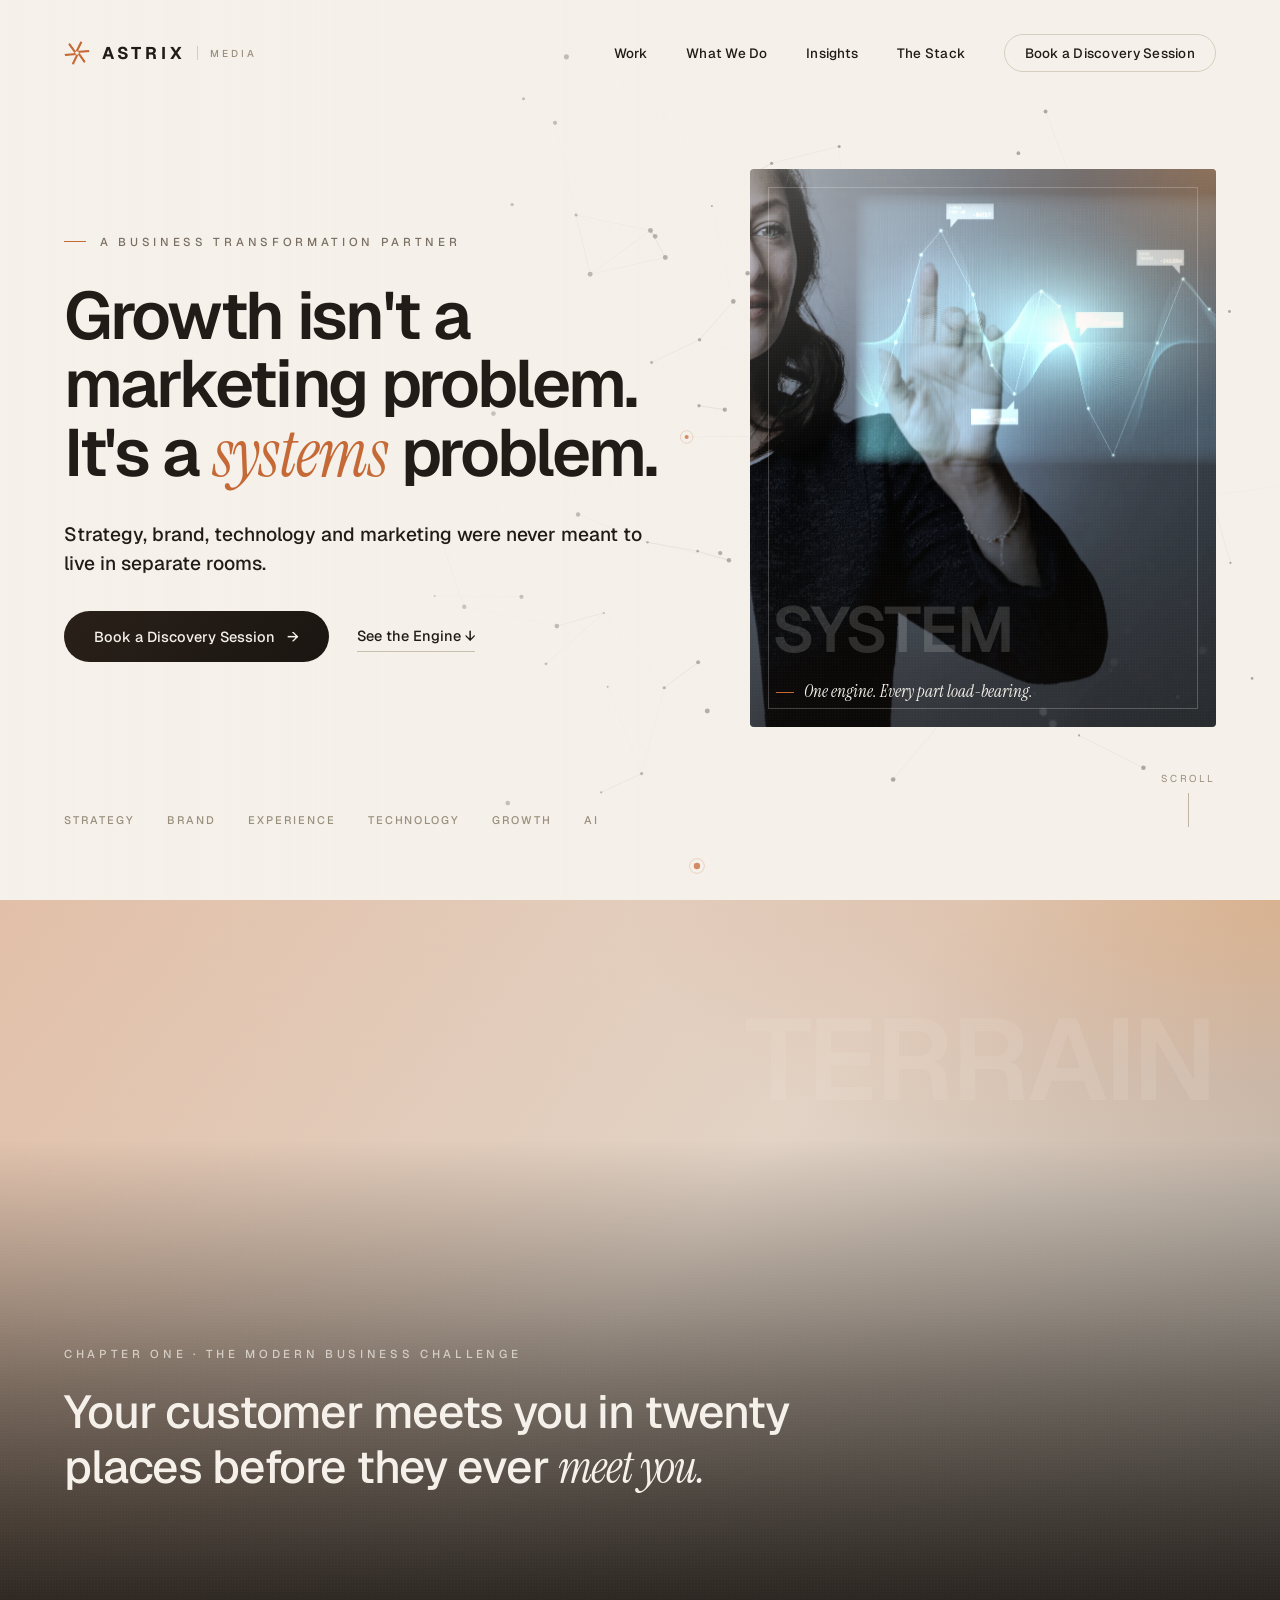
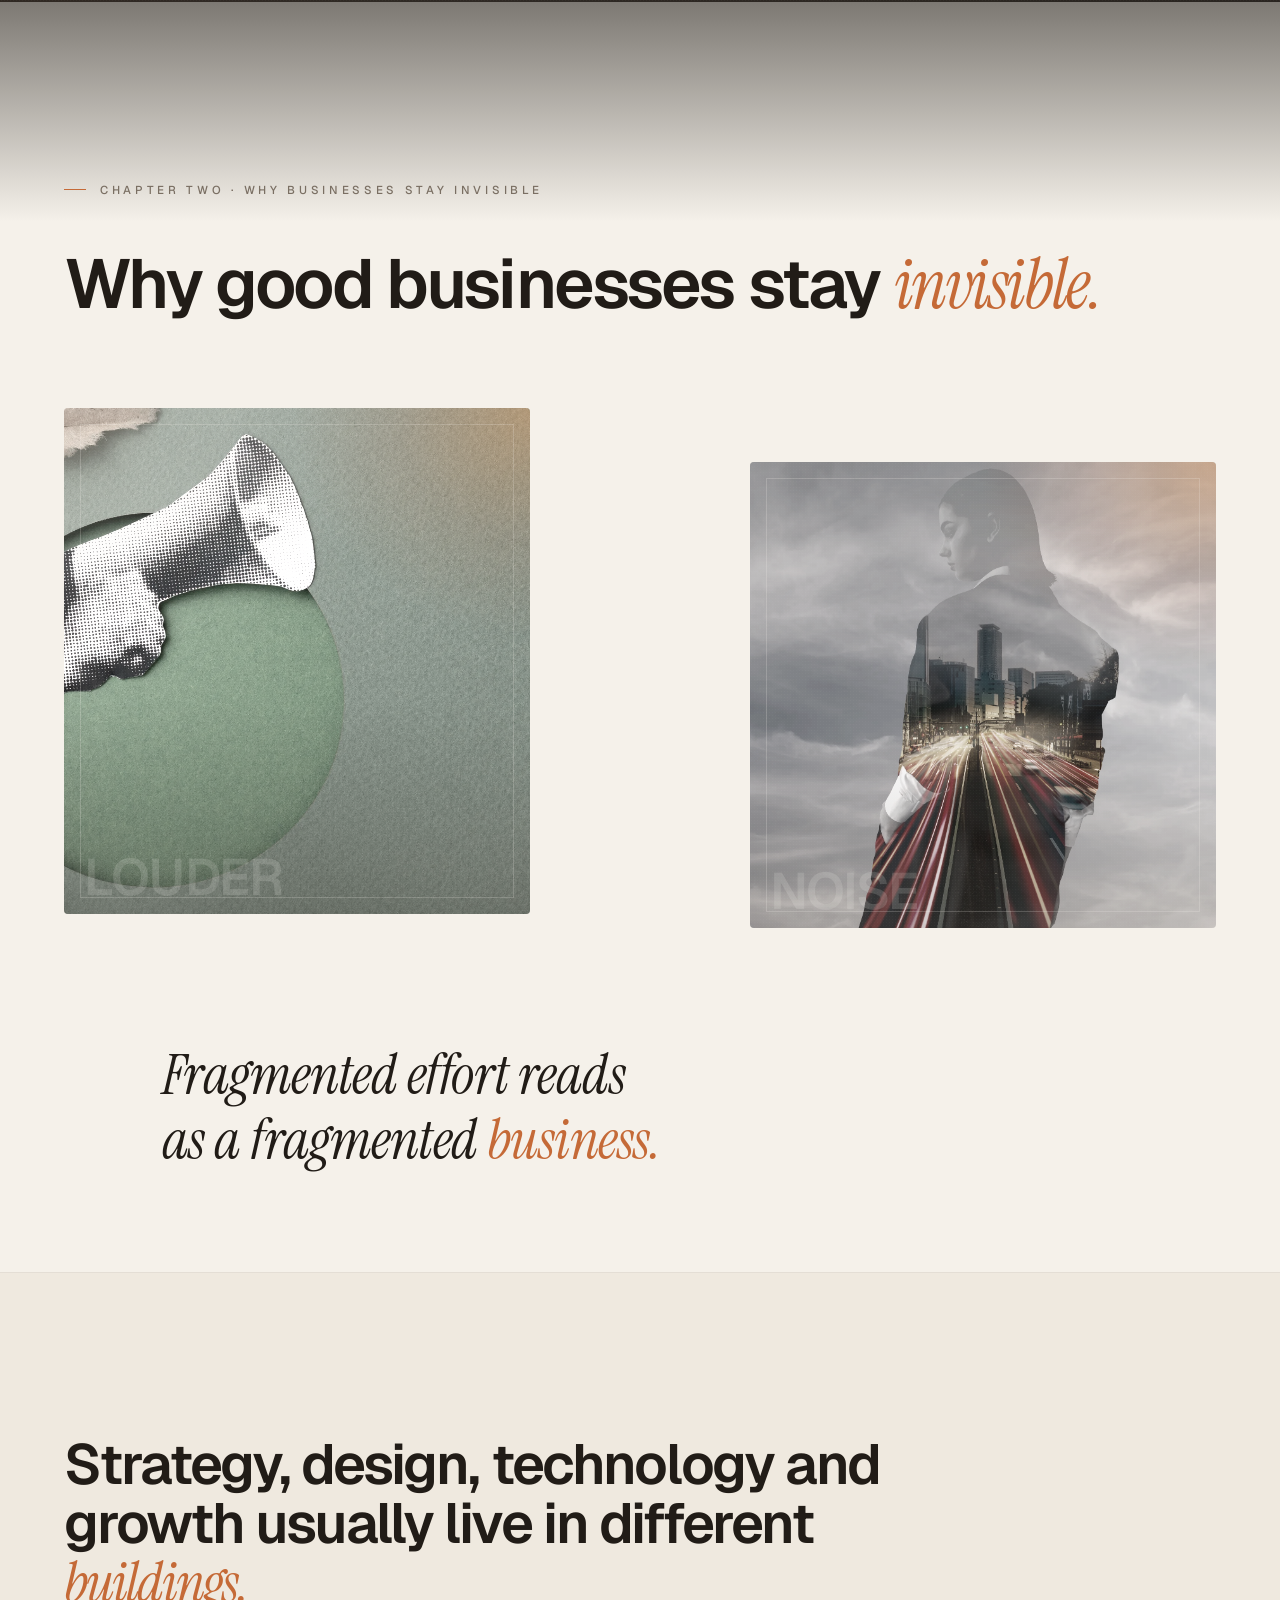
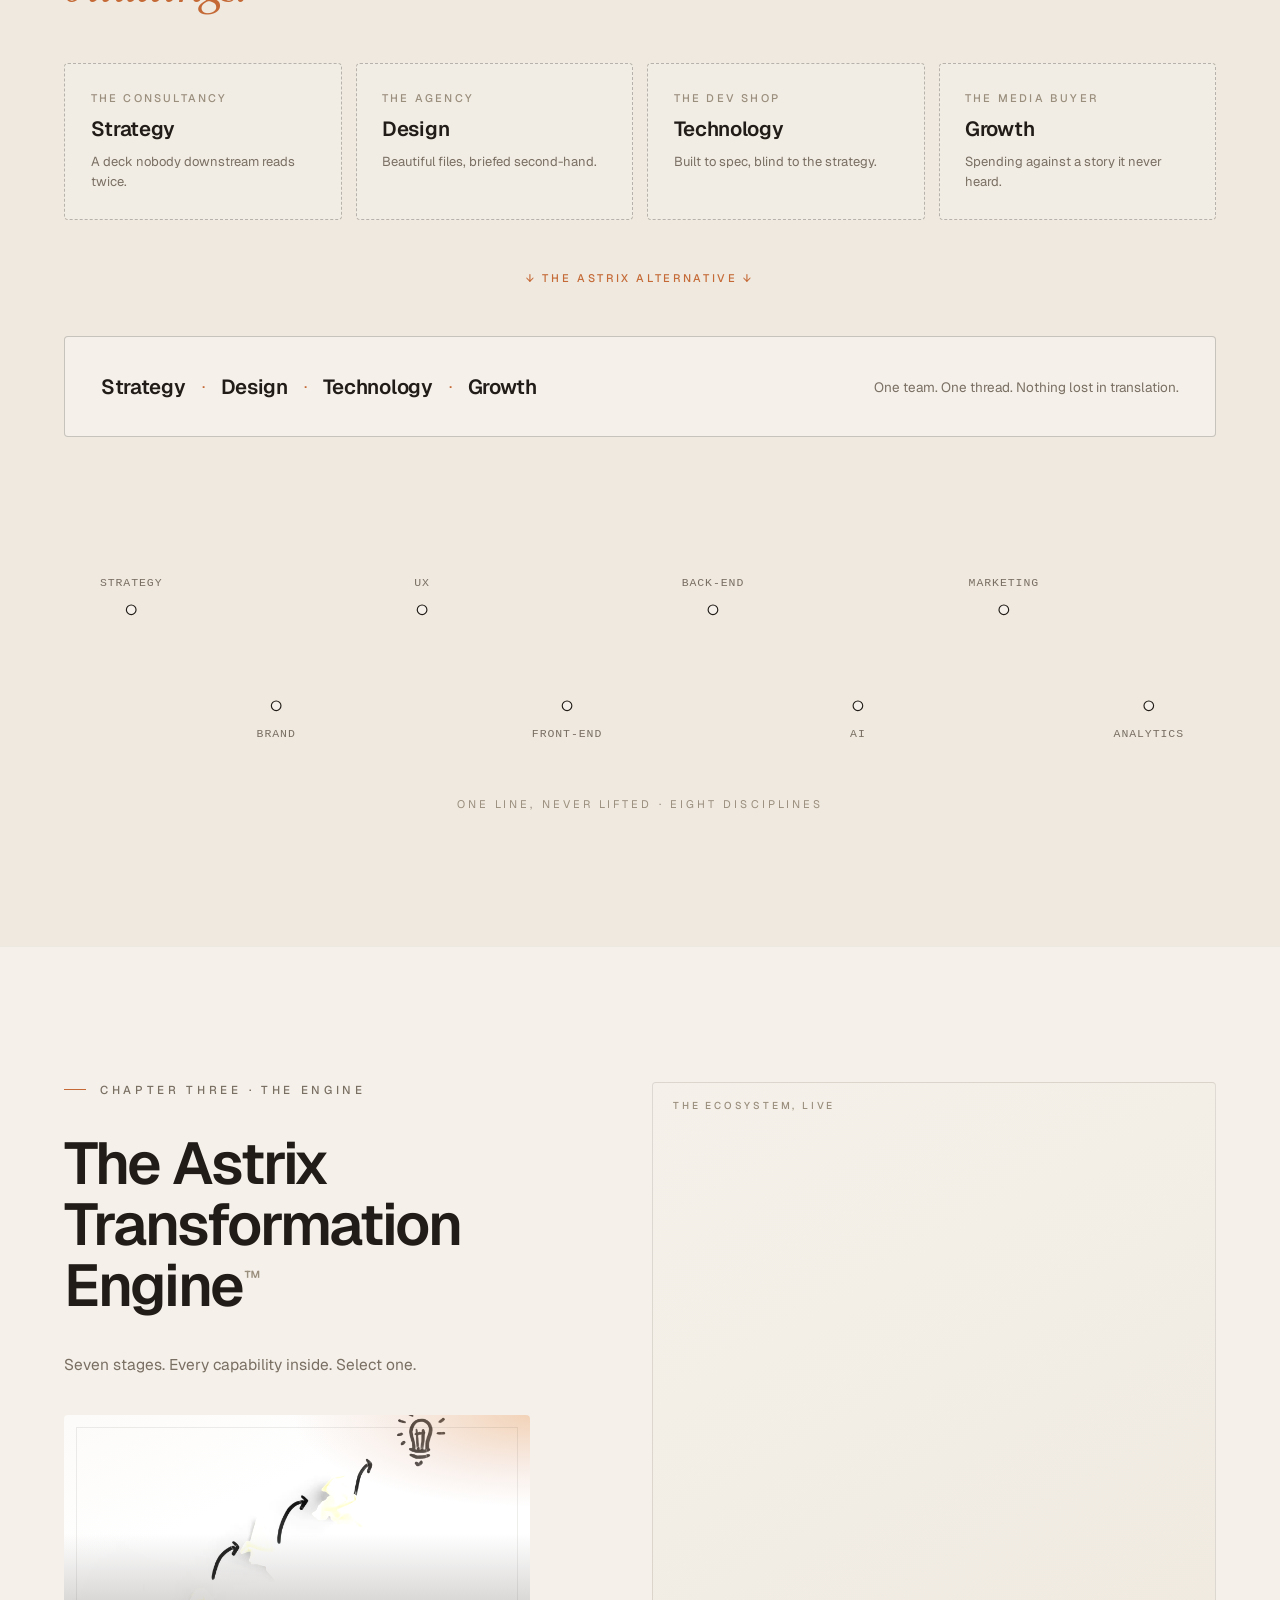
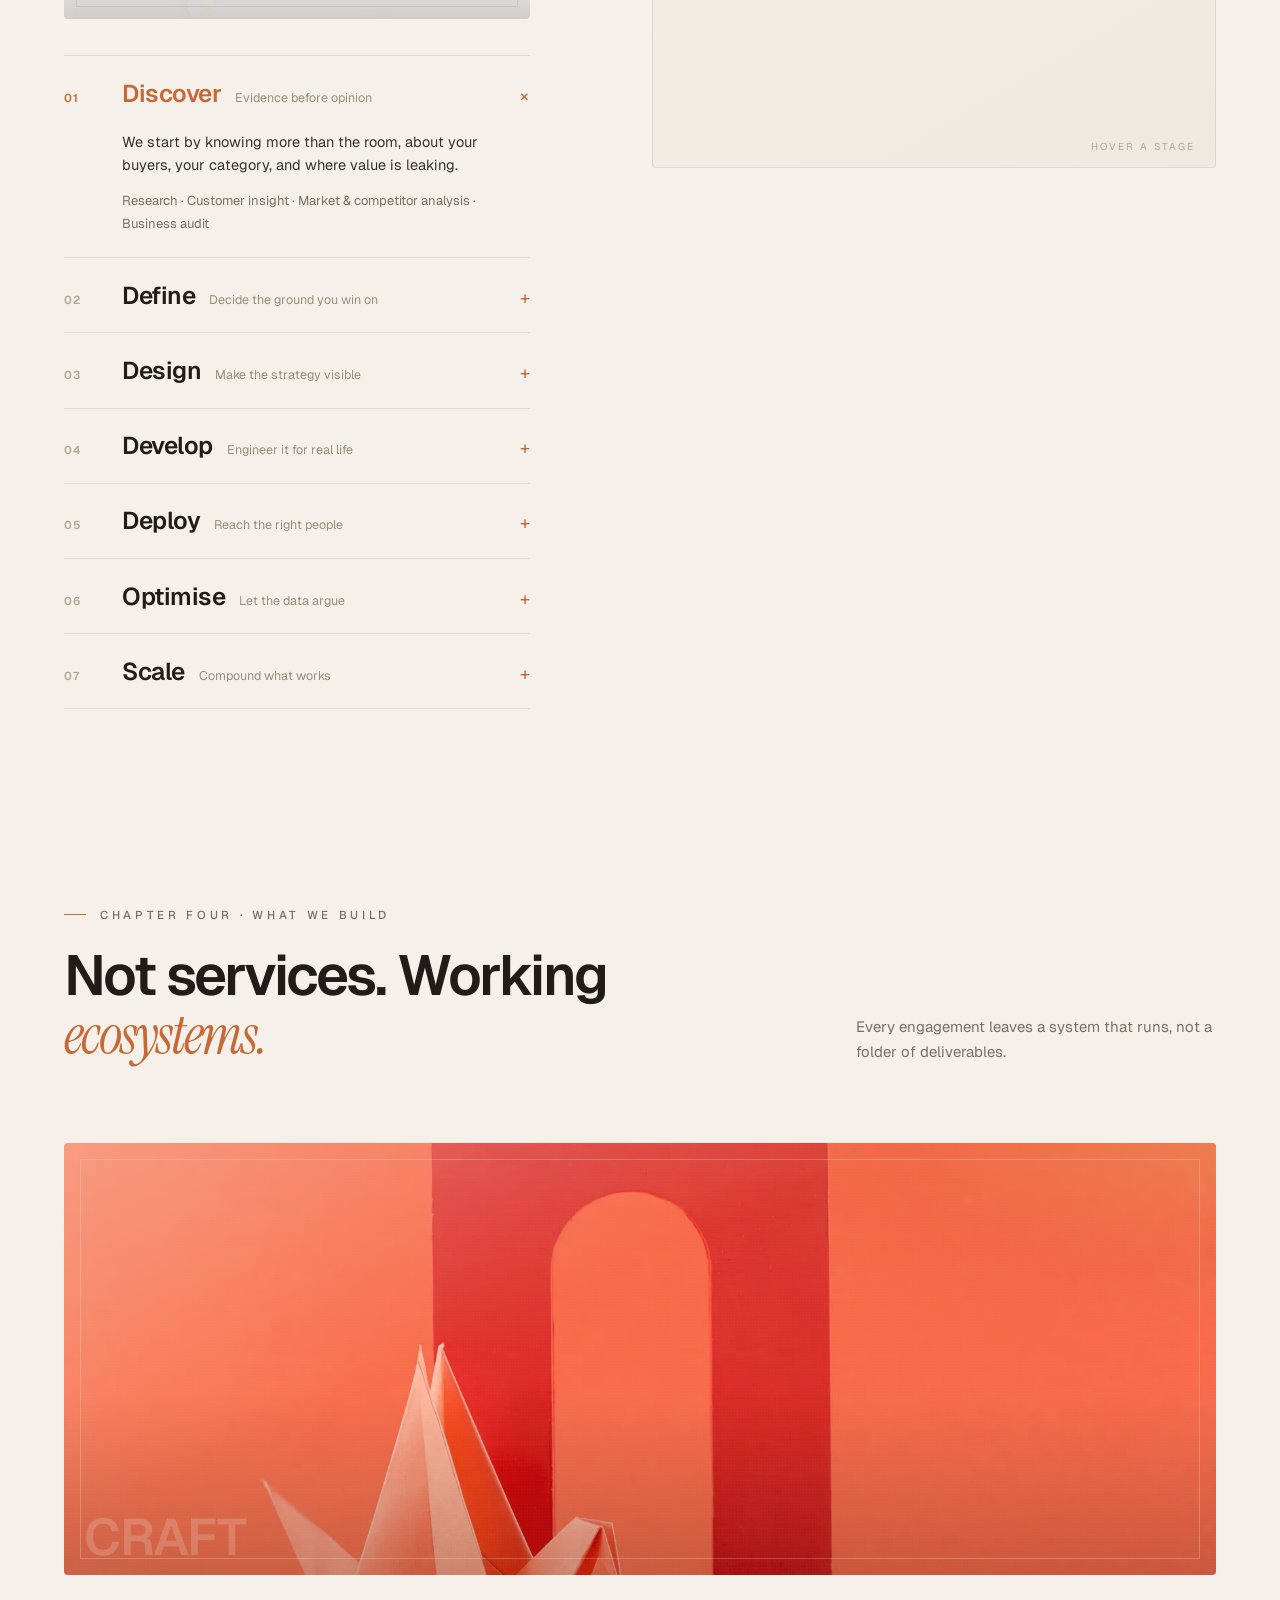
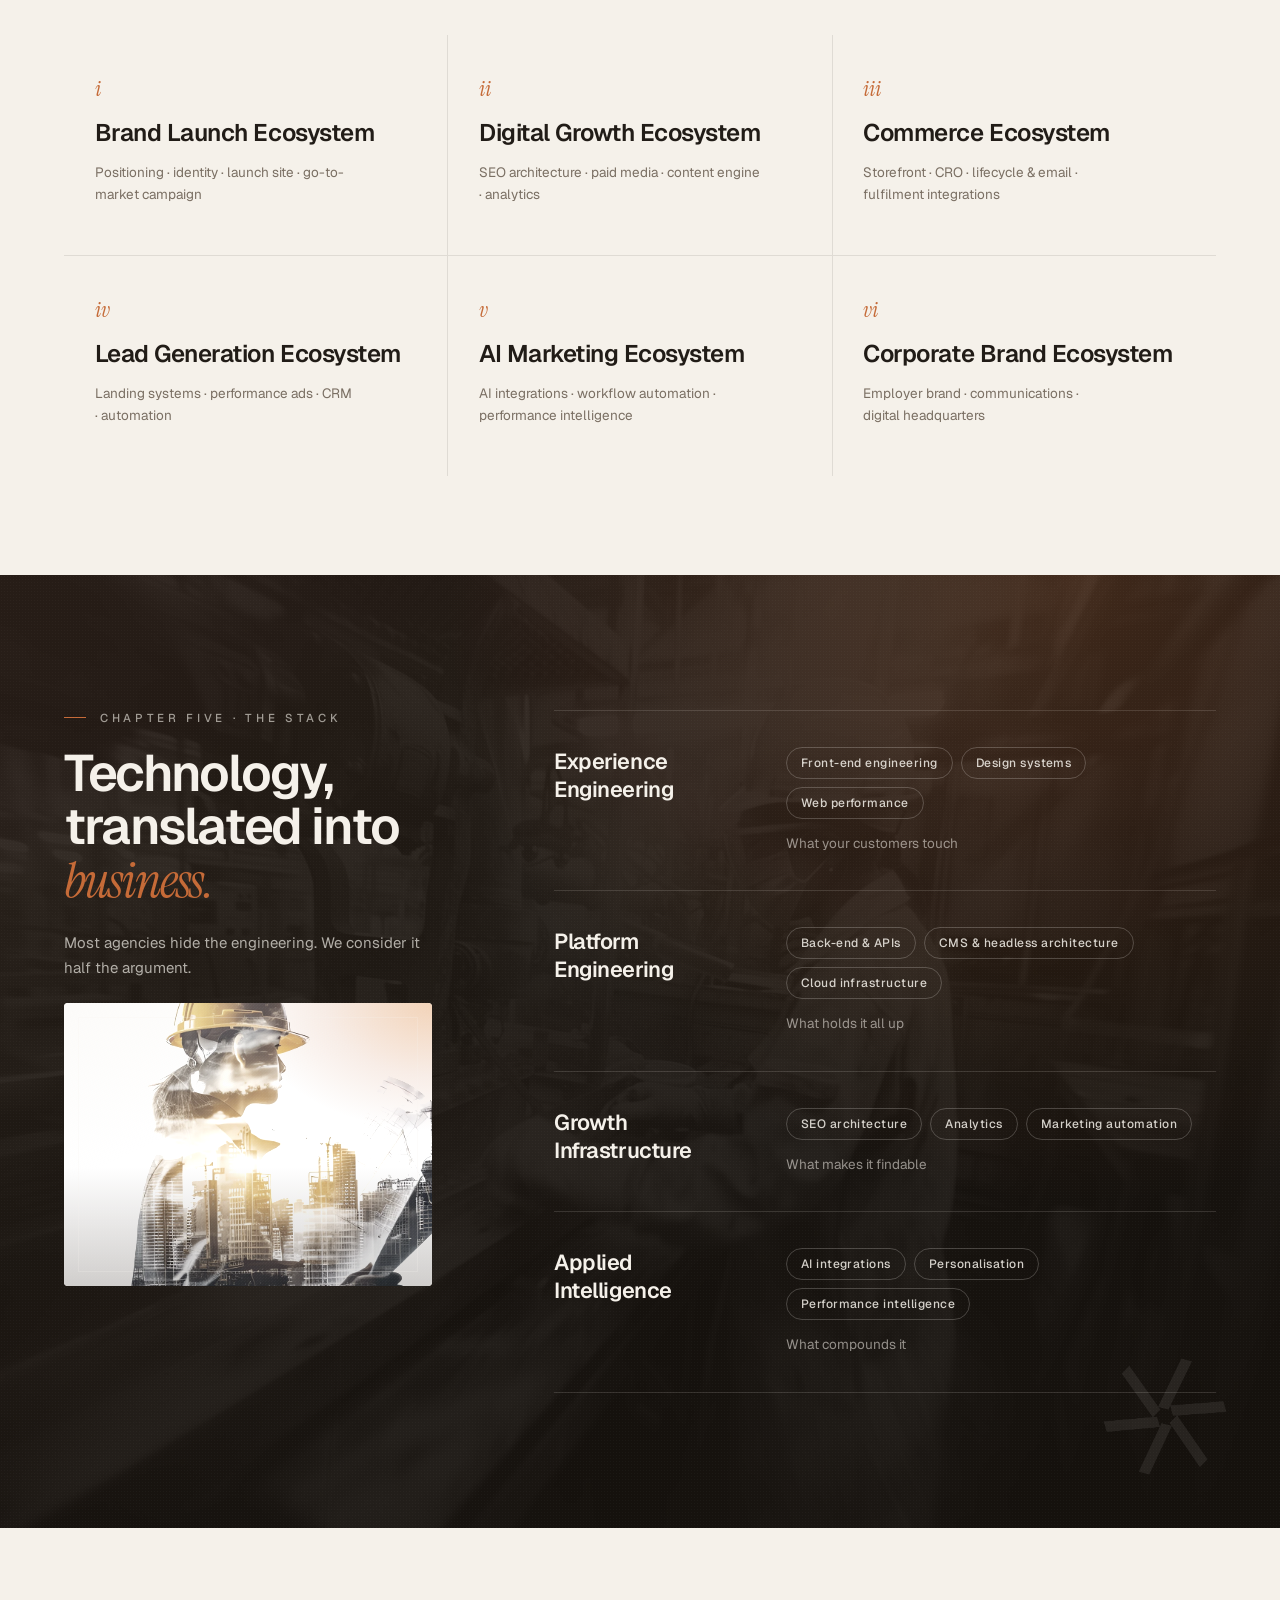
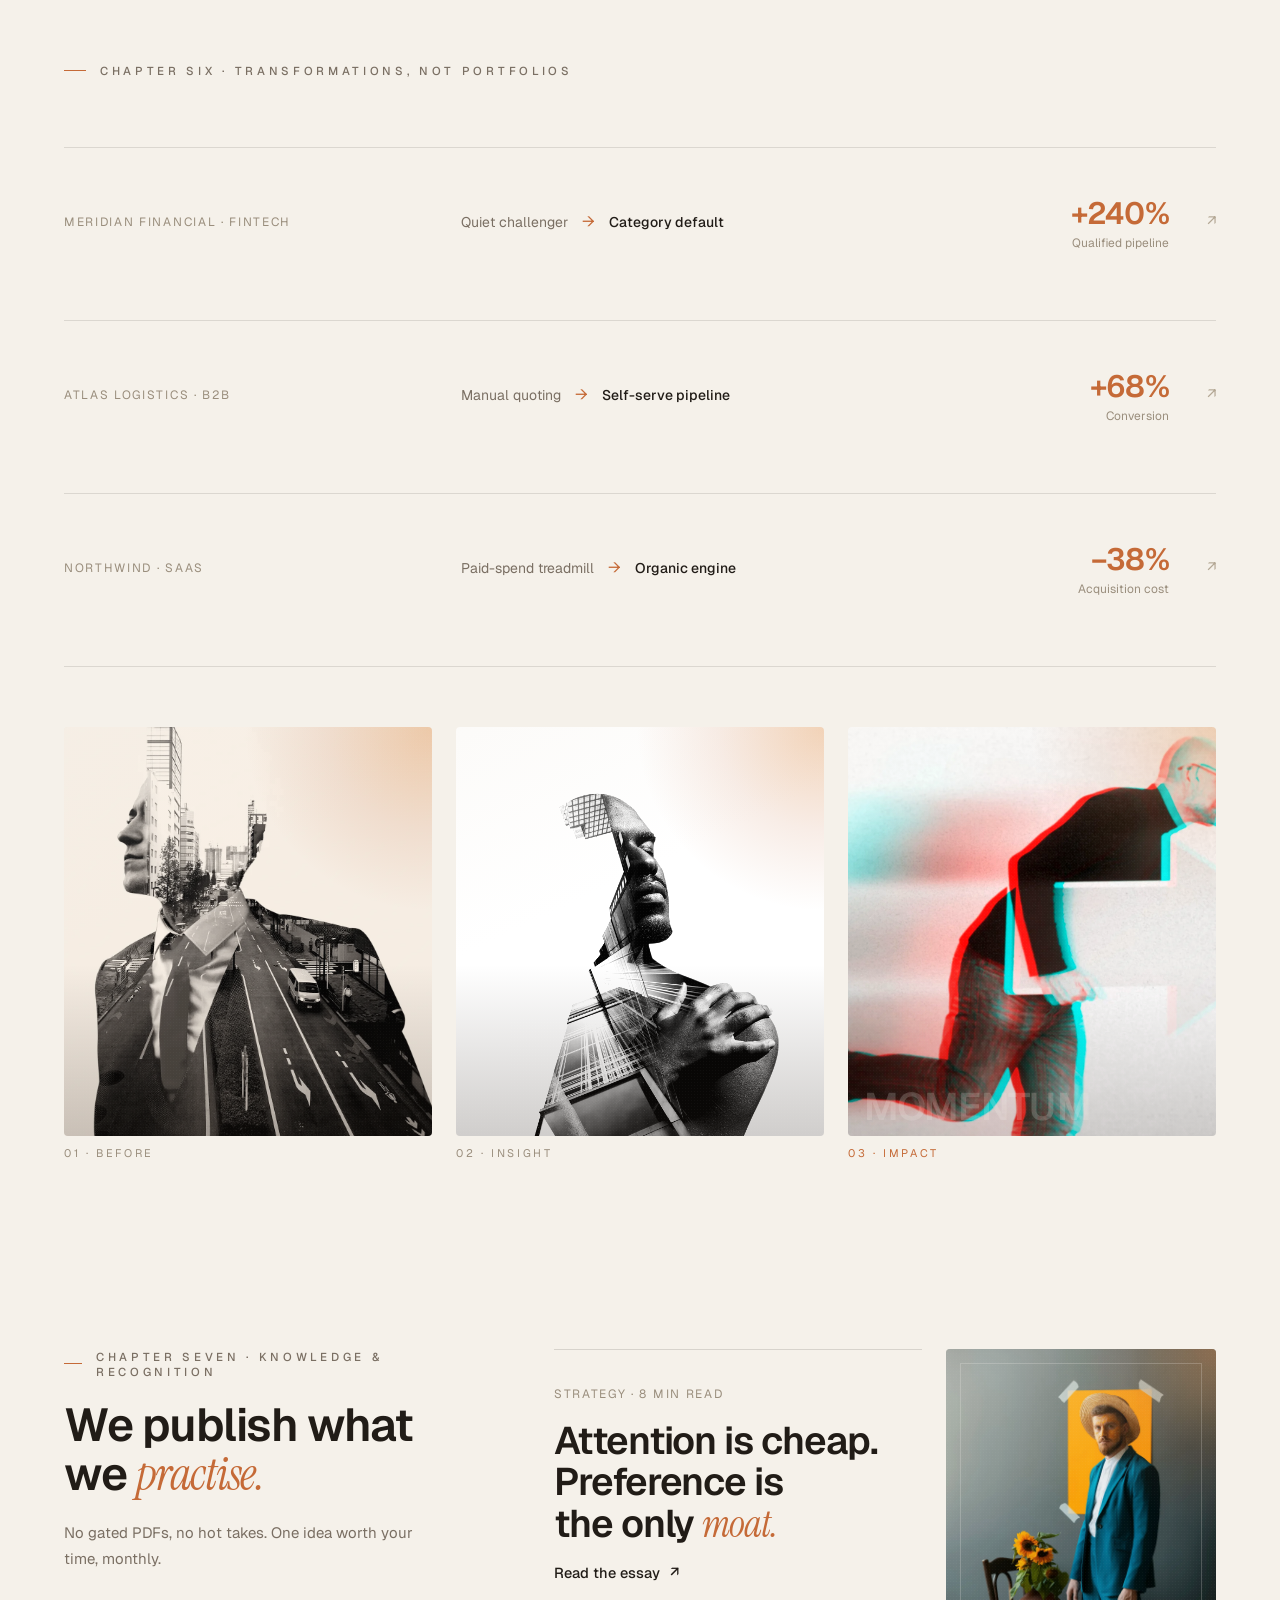
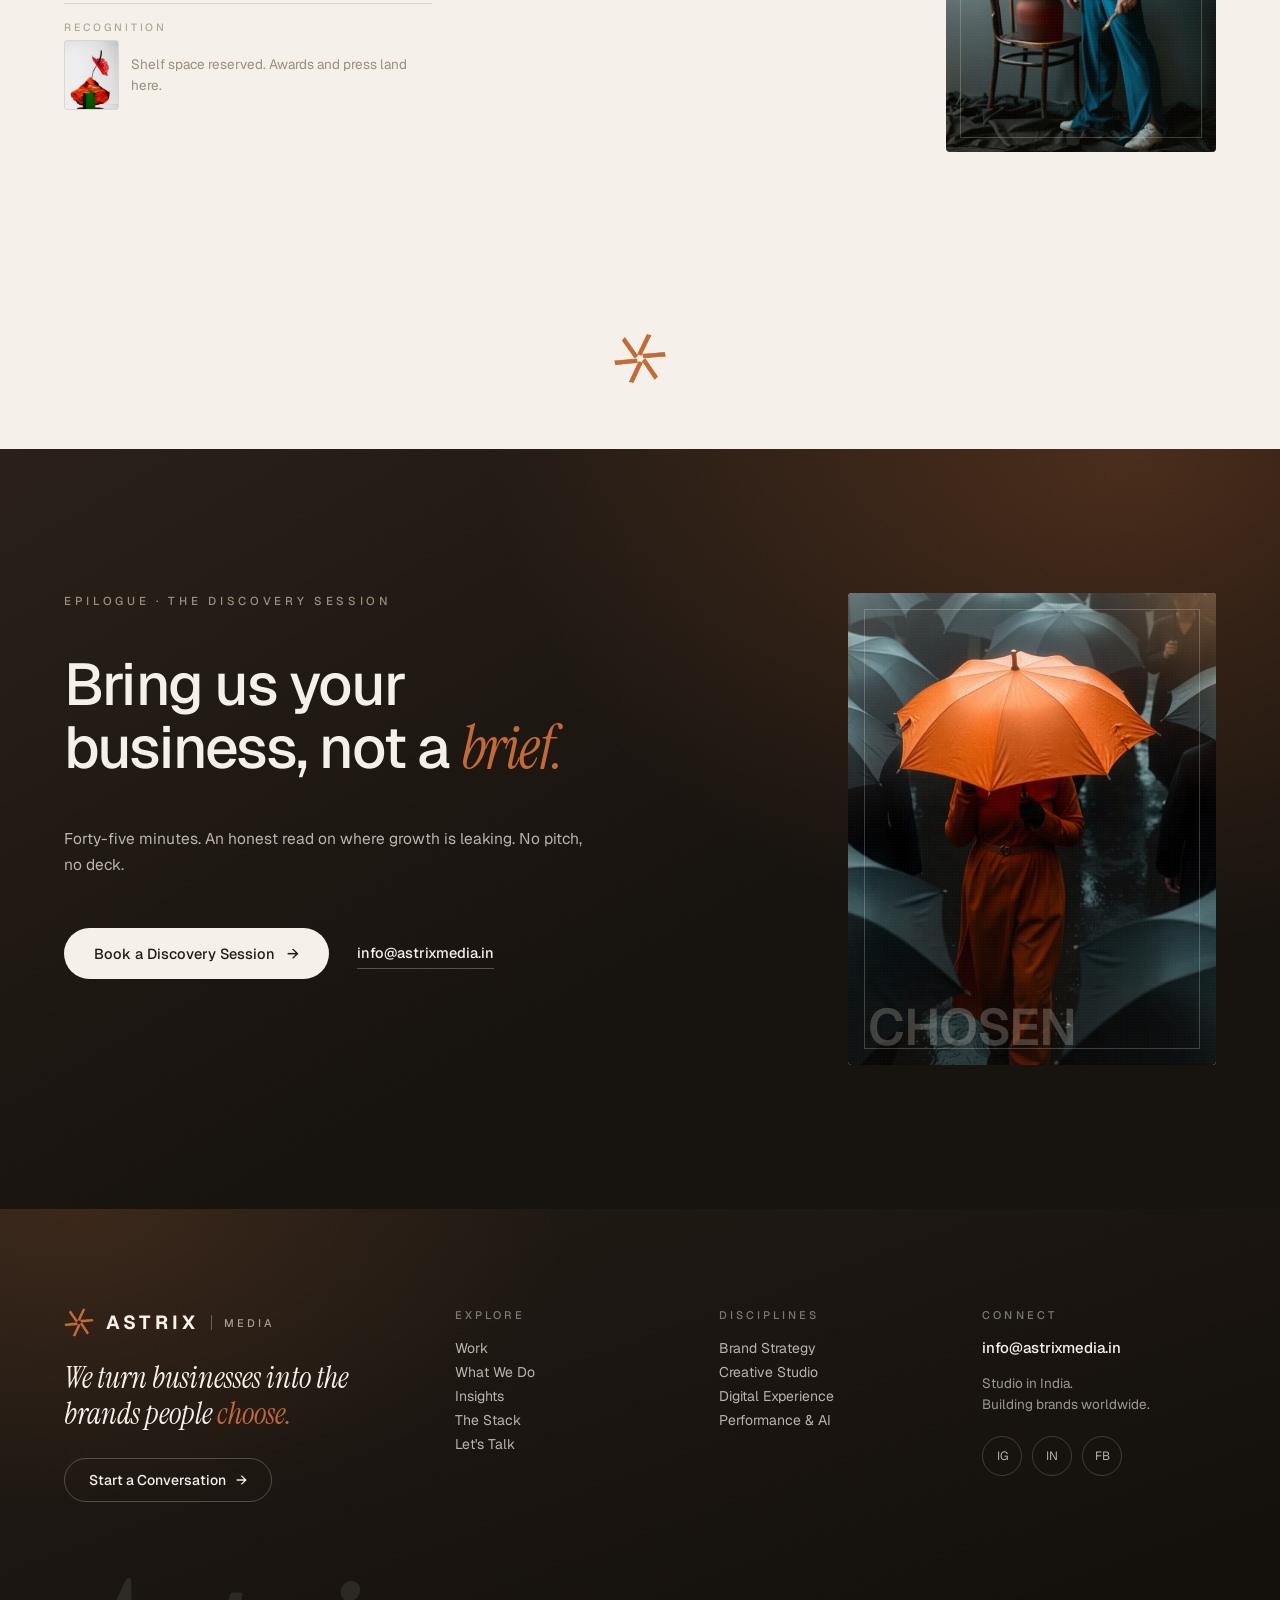
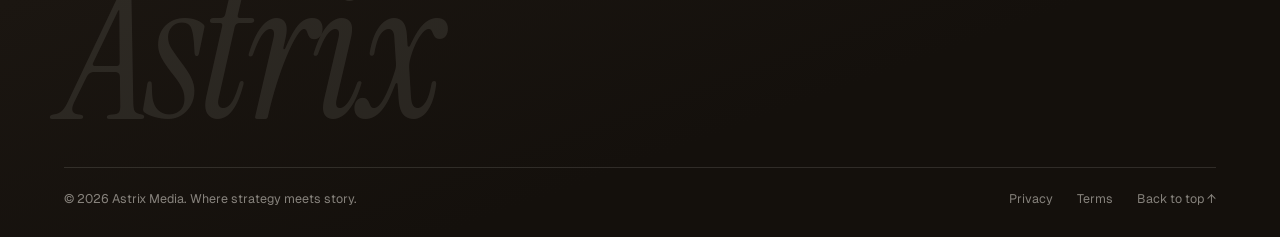
==== commit db889723: "Fix asset file paths to webp and include fallback content" ====
--- a/index.html
+++ b/index.html
@@ -51,7 +51,7 @@
     
     <nav class="main-nav" style="position: relative; z-index: 3; display: flex; align-items: center; justify-content: space-between; padding: 34px clamp(28px, 5vw, 72px); opacity: 0; animation: fadeIn 1.2s ease 0.15s forwards;">
       <div style="display: flex; align-items: center; gap: 12px;">
-        <img src="assets/Astrix Logo-01.png" alt="Astrix" style="width: 26px; height: 26px; display: block; object-fit: contain;">
+        <img src="assets/Astrix Logo-01.webp" alt="Astrix" style="width: 26px; height: 26px; display: block; object-fit: contain;">
         <span style="font-weight: 700; font-size: 17px; letter-spacing: 0.22em;">ASTRIX</span>
         <span style="width: 1px; height: 14px; background: #D6CDBE; display: block;"></span>
         <span style="font-size: 10px; letter-spacing: 0.28em; color: #9A8E7D; font-weight: 500;">MEDIA</span>
@@ -89,7 +89,7 @@
       </div>
       
       <div class="ax-frame" style="grid-column: 8 / span 5; align-self: stretch; border-radius: 4px; min-height: clamp(360px, 62vh, 660px); opacity: 0; animation: fadeIn 1.6s ease 0.7s forwards;">
-        <img class="ax-photo" style="animation: kenburns 22s ease-in-out infinite alternate;" src="assets/high-technology-digital-graph-presentation-by-businesswoman.jpg" alt="Reading the signal in the noise">
+        <img class="ax-photo" style="animation: kenburns 22s ease-in-out infinite alternate;" src="assets/high-technology-digital-graph-presentation-by-businesswoman.webp" alt="Reading the signal in the noise">
         <div class="ax-grain-layer"></div>
         <div style="position: absolute; inset: 0; z-index: 3; pointer-events: none; margin: 18px; border: 1px solid rgba(245,241,234,0.24);"></div>
         <span class="ax-word" style="left: 22px; bottom: 68px; font-size: clamp(46px, 5vw, 84px); color: rgba(245,241,234,0.16);">System</span>
@@ -135,14 +135,14 @@
       <h2 data-reveal style="grid-column: 1 / span 11; margin: clamp(24px, 3vh, 40px) 0 clamp(40px, 7vh, 80px); font-weight: 600; font-size: clamp(38px, 5.4vw, 88px); line-height: 1.04; letter-spacing: -0.035em;">Why good businesses stay <em style="font-family: 'Instrument Serif', serif; font-style: italic; font-weight: 400; color: #C56A37;">invisible.</em></h2>
       
       <div data-reveal class="ax-frame" style="grid-column: 1 / span 5; border-radius: 4px; aspect-ratio: 0.92; min-height: clamp(300px, 44vh, 480px);">
-        <img class="ax-photo" style="animation: kenburns 24s ease-in-out infinite alternate;" src="assets/revolution-still-life-design (2).jpg" alt="Doing more, being heard less">
+        <img class="ax-photo" style="animation: kenburns 24s ease-in-out infinite alternate;" src="assets/revolution-still-life-design (2).webp" alt="Doing more, being heard less">
         <div class="ax-grain-layer"></div>
         <div style="position: absolute; inset: 0; z-index: 3; pointer-events: none; margin: 16px; border: 1px solid rgba(245,241,234,0.20);"></div>
         <span class="ax-word" style="left: 20px; bottom: 14px; font-size: clamp(36px, 4vw, 68px); color: rgba(245,241,234,0.16);">Louder</span>
       </div>
 
       <div data-reveal class="ax-frame" style="grid-column: 8 / span 5; margin-top: clamp(40px, 6vh, 80px); border-radius: 4px; aspect-ratio: 1; min-height: clamp(280px, 40vh, 440px);">
-        <img class="ax-photo" style="animation: kenburns 28s ease-in-out infinite alternate;" src="assets/medium-shot-human-silhouette-nature-f54279f8.jpg" alt="The decision-maker inside the noise">
+        <img class="ax-photo" style="animation: kenburns 28s ease-in-out infinite alternate;" src="assets/medium-shot-human-silhouette-nature-f54279f8.webp" alt="The decision-maker inside the noise">
         <div class="ax-grain-layer"></div>
         <div style="position: absolute; inset: 0; z-index: 3; pointer-events: none; margin: 16px; border: 1px solid rgba(245,241,234,0.20);"></div>
         <span class="ax-word" style="left: 20px; bottom: 14px; font-size: clamp(36px, 4vw, 64px); color: rgba(245,241,234,0.16);">Noise</span>
@@ -234,7 +234,7 @@
         <p data-reveal style="margin: 0; font-size: 15.5px; line-height: 1.72; color: #7A6F63; max-width: 46ch; text-wrap: pretty;">Seven stages. Every capability inside. Select one.</p>
         
         <div data-reveal class="ax-frame" style="border-radius: 4px; aspect-ratio: 16/7;">
-          <img class="ax-photo" style="filter: grayscale(0.2) contrast(1.0) brightness(1.05);" src="assets/crumpled-papers-with-directional-arrows-pointing-toward-light-bulb-white-background-777d965a.jpg" alt="Iteration becoming an idea">
+          <img class="ax-photo" style="filter: grayscale(0.2) contrast(1.0) brightness(1.05);" src="assets/crumpled-papers-with-directional-arrows-pointing-toward-light-bulb-white-background-777d965a.webp" alt="Iteration becoming an idea">
           <div style="position: absolute; inset: 0; z-index: 3; pointer-events: none; margin: 12px; border: 1px solid rgba(33,28,23,0.08);"></div>
         </div>
 
@@ -381,7 +381,7 @@
       <!-- Right Live Ecosystem Canvas (Sticky) -->
       <div class="sticky-col" data-reveal style="grid-column: 7 / span 6; position: sticky; top: 10vh; align-self: start;">
         <div style="position: relative; border: 1px solid rgba(33,28,23,0.10); border-radius: 4px; background: linear-gradient(150deg, #F5F1EA, #EFE9DF); overflow: hidden;">
-          <canvas id="eco-canvas" data-logo-src="assets/Astrix Logo-01.png" style="display: block; width: 100%; height: clamp(480px, 76vh, 820px);"></canvas>
+          <canvas id="eco-canvas" data-logo-src="assets/Astrix Logo-01.webp" style="display: block; width: 100%; height: clamp(480px, 76vh, 820px);"></canvas>
           <span style="position: absolute; left: 20px; top: 16px; font-size: 10px; letter-spacing: 0.28em; text-transform: uppercase; color: #9A8E7D; font-weight: 500;">The ecosystem, live</span>
           <span style="position: absolute; right: 20px; bottom: 14px; font-size: 10px; letter-spacing: 0.2em; text-transform: uppercase; color: #B3A794;">Hover a stage</span>
         </div>
@@ -404,7 +404,7 @@
       </div>
 
       <div data-reveal class="ax-frame" style="grid-column: 1 / span 12; border-radius: 4px; aspect-ratio: 16/6; min-height: 240px; margin-bottom: clamp(24px, 4vh, 44px);">
-        <img class="ax-photo" style="object-position: center 62%; filter: grayscale(0.1) contrast(1.0) saturate(1.05); animation: kenburns 26s ease-in-out infinite alternate;" src="assets/geometric-paper-shapes-coral-background-f9c5fe8a.jpg" alt="One sheet, deliberately folded">
+        <img class="ax-photo" style="object-position: center 62%; filter: grayscale(0.1) contrast(1.0) saturate(1.05); animation: kenburns 26s ease-in-out infinite alternate;" src="assets/geometric-paper-shapes-coral-background-f9c5fe8a.webp" alt="One sheet, deliberately folded">
         <div class="ax-grain-layer"></div>
         <div style="position: absolute; inset: 0; z-index: 3; pointer-events: none; margin: 16px; border: 1px solid rgba(245,241,234,0.24);"></div>
         <span class="ax-word" style="left: 20px; bottom: 14px; font-size: clamp(36px, 4vw, 64px); color: rgba(245,241,234,0.2);">Craft</span>
@@ -449,8 +449,8 @@
   <section id="stack" style="position: relative; overflow: hidden; background: linear-gradient(150deg, #2A2019, #17130F 62%); color: #F5F1EA;" data-screen-label="Chapter Five · The Stack">
     <div style="position: absolute; inset: 0; z-index: 0; pointer-events: none; background: radial-gradient(90% 120% at 84% 0%, rgba(197,106,55,0.22), rgba(197,106,55,0) 55%);"></div>
     <div class="ax-grain-layer"></div>
-    <img src="assets/celebration-labour-day-with-monochrome-view-woman-working-her-job-ef340072.jpg" alt="" aria-hidden="true" style="position: absolute; inset: 0; width: 100%; height: 100%; object-fit: cover; opacity: 0.07; z-index: 0; pointer-events: none;">
-    <img src="assets/Astrix Logo-02.png" alt="" aria-hidden="true" style="position: absolute; right: clamp(20px, 4vw, 56px); bottom: clamp(20px, 4vw, 56px); width: clamp(80px, 10vw, 150px); opacity: 0.08; z-index: 0; pointer-events: none;">
+    <img src="assets/celebration-labour-day-with-monochrome-view-woman-working-her-job-ef340072.webp" alt="" aria-hidden="true" style="position: absolute; inset: 0; width: 100%; height: 100%; object-fit: cover; opacity: 0.07; z-index: 0; pointer-events: none;">
+    <img src="assets/Astrix Logo-02.webp" alt="" aria-hidden="true" style="position: absolute; right: clamp(20px, 4vw, 56px); bottom: clamp(20px, 4vw, 56px); width: clamp(80px, 10vw, 150px); opacity: 0.08; z-index: 0; pointer-events: none;">
     
     <div class="grid-12" style="position: relative; z-index: 2; display: grid; grid-template-columns: repeat(12, 1fr); gap: 24px; padding: clamp(90px, 15vh, 180px) clamp(28px, 5vw, 72px);">
       
@@ -463,7 +463,7 @@
         <p style="margin: 0; font-size: 15px; line-height: 1.7; color: rgba(245,241,234,0.68); max-width: 38ch; text-wrap: pretty;">Most agencies hide the engineering. We consider it half the argument.</p>
         
         <div data-reveal class="ax-frame" style="border-radius: 4px; aspect-ratio: 1.3;">
-          <img class="ax-photo" style="animation: kenburns 26s ease-in-out infinite alternate;" src="assets/double-exposure-engineer-holding-blueprints-city-skyline-ai-generated-696183aa.jpg" alt="Engineering as half the argument">
+          <img class="ax-photo" style="animation: kenburns 26s ease-in-out infinite alternate;" src="assets/double-exposure-engineer-holding-blueprints-city-skyline-ai-generated-696183aa.webp" alt="Engineering as half the argument">
           <div class="ax-grain-layer"></div>
           <div style="position: absolute; inset: 0; z-index: 3; pointer-events: none; margin: 14px; border: 1px solid rgba(245,241,234,0.22);"></div>
         </div>
@@ -599,7 +599,7 @@
       <!-- 3-Column Progression Imagery -->
       <div data-reveal style="grid-column: 1 / span 4; margin-top: clamp(28px, 4vh, 48px); display: flex; flex-direction: column; gap: 10px;">
         <div class="ax-frame" style="border-radius: 4px; aspect-ratio: 0.9;">
-          <img class="ax-photo" style="animation: kenburns 27s ease-in-out infinite alternate;" src="assets/urban-double-exposure-collage-concept (1)-6b4ee822.jpg" alt="Before: a business as silhouette">
+          <img class="ax-photo" style="animation: kenburns 27s ease-in-out infinite alternate;" src="assets/urban-double-exposure-collage-concept (1)-6b4ee822.webp" alt="Before: a business as silhouette">
           <div class="ax-grain-layer"></div>
         </div>
         <span style="font-size: 11px; letter-spacing: 0.24em; text-transform: uppercase; color: #9A8E7D;">01 · Before</span>
@@ -607,7 +607,7 @@
 
       <div data-reveal style="grid-column: 5 / span 4; margin-top: clamp(28px, 4vh, 48px); display: flex; flex-direction: column; gap: 10px;">
         <div class="ax-frame" style="border-radius: 4px; aspect-ratio: 0.9;">
-          <img class="ax-photo" style="animation: kenburns 25s ease-in-out infinite alternate;" src="assets/urban-double-exposure-collage-concept-8aae1a3e.jpg" alt="Insight: structure where there was silhouette">
+          <img class="ax-photo" style="animation: kenburns 25s ease-in-out infinite alternate;" src="assets/urban-double-exposure-collage-concept-8aae1a3e.webp" alt="Insight: structure where there was silhouette">
           <div class="ax-grain-layer"></div>
         </div>
         <span style="font-size: 11px; letter-spacing: 0.24em; text-transform: uppercase; color: #9A8E7D;">02 · Insight</span>
@@ -615,7 +615,7 @@
 
       <div data-reveal style="grid-column: 9 / span 4; margin-top: clamp(28px, 4vh, 48px); display: flex; flex-direction: column; gap: 10px;">
         <div class="ax-frame" style="border-radius: 4px; aspect-ratio: 0.9;">
-          <img class="ax-photo" style="filter: grayscale(0) contrast(1.02) saturate(1.05); animation: kenburns 24s ease-in-out infinite alternate;" src="assets/anaglyph-effect-man-with-arrow-f809dd38.jpg" alt="Impact: momentum, in motion">
+          <img class="ax-photo" style="filter: grayscale(0) contrast(1.02) saturate(1.05); animation: kenburns 24s ease-in-out infinite alternate;" src="assets/anaglyph-effect-man-with-arrow-f809dd38.webp" alt="Impact: momentum, in motion">
           <div class="ax-grain-layer"></div>
           <span class="ax-word" style="left: 16px; bottom: 12px; font-size: clamp(28px, 3vw, 48px); color: rgba(245,241,234,0.2);">Momentum</span>
         </div>
@@ -639,7 +639,7 @@
         <div style="display: flex; flex-direction: column; gap: 6px; margin-top: 10px; border-top: 1px solid rgba(33,28,23,0.14); padding-top: 16px;">
           <span style="font-size: 10.5px; letter-spacing: 0.28em; text-transform: uppercase; color: #B3A794; font-weight: 500;">Recognition</span>
           <div style="display: flex; align-items: center; gap: 12px;">
-            <img src="assets/still-life-small-decorative-objects (1)-d3b82e55.jpg" alt="The plinth, waiting" style="width: 56px; height: 70px; object-fit: cover; border-radius: 3px; border: 1px solid rgba(33,28,23,0.12);">
+            <img src="assets/still-life-small-decorative-objects (1)-d3b82e55.webp" alt="The plinth, waiting" style="width: 56px; height: 70px; object-fit: cover; border-radius: 3px; border: 1px solid rgba(33,28,23,0.12);">
             <span style="font-size: 13.5px; line-height: 1.55; color: #9A8E7D;">Shelf space reserved. Awards and press land here.</span>
           </div>
         </div>
@@ -652,7 +652,7 @@
       </a>
 
       <div data-reveal class="ax-frame" style="grid-column: 10 / span 3; border-radius: 4px; aspect-ratio: 0.67;">
-        <img class="ax-photo" style="filter: grayscale(0.1) contrast(1.0) saturate(1.05); animation: kenburns 26s ease-in-out infinite alternate;" src="assets/side-view-man-posing-with-sunflowers-610791cf.jpg" alt="Publishing as practice">
+        <img class="ax-photo" style="filter: grayscale(0.1) contrast(1.0) saturate(1.05); animation: kenburns 26s ease-in-out infinite alternate;" src="assets/side-view-man-posing-with-sunflowers-610791cf.webp" alt="Publishing as practice">
         <div class="ax-grain-layer"></div>
         <div style="position: absolute; inset: 0; z-index: 3; pointer-events: none; margin: 14px; border: 1px solid rgba(245,241,234,0.22);"></div>
       </div>
@@ -661,7 +661,7 @@
 
   <!-- ── Animated Spinning Astrix Mark ── -->
   <div data-reveal style="display: flex; align-items: center; justify-content: center; padding: clamp(44px, 7vh, 84px) 0; background: #F5F1EA;">
-    <img src="assets/Astrix Logo-01.png" alt="" aria-hidden="true" data-spin style="width: 54px; height: 54px; object-fit: contain; transform: rotate(-60deg); transition: transform 1.4s cubic-bezier(0.16,1,0.3,1);">
+    <img src="assets/Astrix Logo-01.webp" alt="" aria-hidden="true" data-spin style="width: 54px; height: 54px; object-fit: contain; transform: rotate(-60deg); transition: transform 1.4s cubic-bezier(0.16,1,0.3,1);">
   </div>
 
   <!-- ── Epilogue · The Discovery Session (CTA) ── -->
@@ -685,7 +685,7 @@
         </div>
 
         <div data-reveal class="ax-frame" style="grid-column: 9 / span 4; border-radius: 4px; aspect-ratio: 0.78; min-height: clamp(320px, 46vh, 540px);">
-          <img class="ax-photo" style="filter: grayscale(0.05) contrast(1.02) saturate(1.05); animation: kenburns 26s ease-in-out infinite alternate;" src="assets/magnific_a-burnt-orange-umbrella-s_kLCvZVE16B-f346e31a.png" alt="The one the crowd notices">
+          <img class="ax-photo" style="filter: grayscale(0.05) contrast(1.02) saturate(1.05); animation: kenburns 26s ease-in-out infinite alternate;" src="assets/magnific_a-burnt-orange-umbrella-s_kLCvZVE16B-f346e31a.webp" alt="The one the crowd notices">
           <div class="ax-grain-layer"></div>
           <div style="position: absolute; inset: 0; z-index: 3; pointer-events: none; margin: 16px; border: 1px solid rgba(245,241,234,0.22);"></div>
           <span class="ax-word" style="left: 20px; bottom: 14px; font-size: clamp(36px, 4vw, 64px); color: rgba(245,241,234,0.22);">Chosen</span>
@@ -703,7 +703,7 @@
 
         <div class="ft-brand" style="display: flex; flex-direction: column; gap: 22px;">
           <div style="display: flex; align-items: center; gap: 12px;">
-            <img src="assets/Astrix Logo-01.png" alt="Astrix Media logo" style="width: 30px; height: 30px; object-fit: contain; display: block;">
+            <img src="assets/Astrix Logo-01.webp" alt="Astrix Media logo" style="width: 30px; height: 30px; object-fit: contain; display: block;">
             <span style="font-weight: 700; font-size: 19px; letter-spacing: 0.22em;">ASTRIX</span>
             <span style="width: 1px; height: 15px; background: rgba(245,241,234,0.3); display: block;"></span>
             <span style="font-size: 11px; letter-spacing: 0.28em; color: rgba(245,241,234,0.6); font-weight: 500;">MEDIA</span>
--- a/style.css
+++ b/style.css
@@ -336,16 +336,30 @@
   color: #F5F1EA;
 }
 
-/* ── Reveal Elements Initial State ── */
-[data-reveal] {
+/* ── Reveal Elements Initial State ──
+   Scoped to html.js on purpose. The `js` class is set by an inline script in
+   header.php, so if JavaScript is disabled, blocked, or errors before that
+   point, [data-reveal] is never hidden and all content renders normally.
+   Without this scoping a single JS failure blanks the entire site — which is
+   exactly what happened on astrixmedia.in 2026-08-07. Fail visible, not blank. */
+html.js [data-reveal] {
   opacity: 0;
   transform: translateY(28px);
   transition: opacity 1s cubic-bezier(0.16, 1, 0.3, 1), transform 1s cubic-bezier(0.16, 1, 0.3, 1);
 }
 
-[data-reveal].revealed {
+html.js [data-reveal].revealed {
   opacity: 1;
   transform: translateY(0);
+}
+
+/* Users who prefer reduced motion get content immediately, no reveal at all. */
+@media (prefers-reduced-motion: reduce) {
+  html.js [data-reveal] {
+    opacity: 1;
+    transform: none;
+    transition: none;
+  }
 }
 
 /* ── Mobile Hamburger + Full-screen Menu ── */
